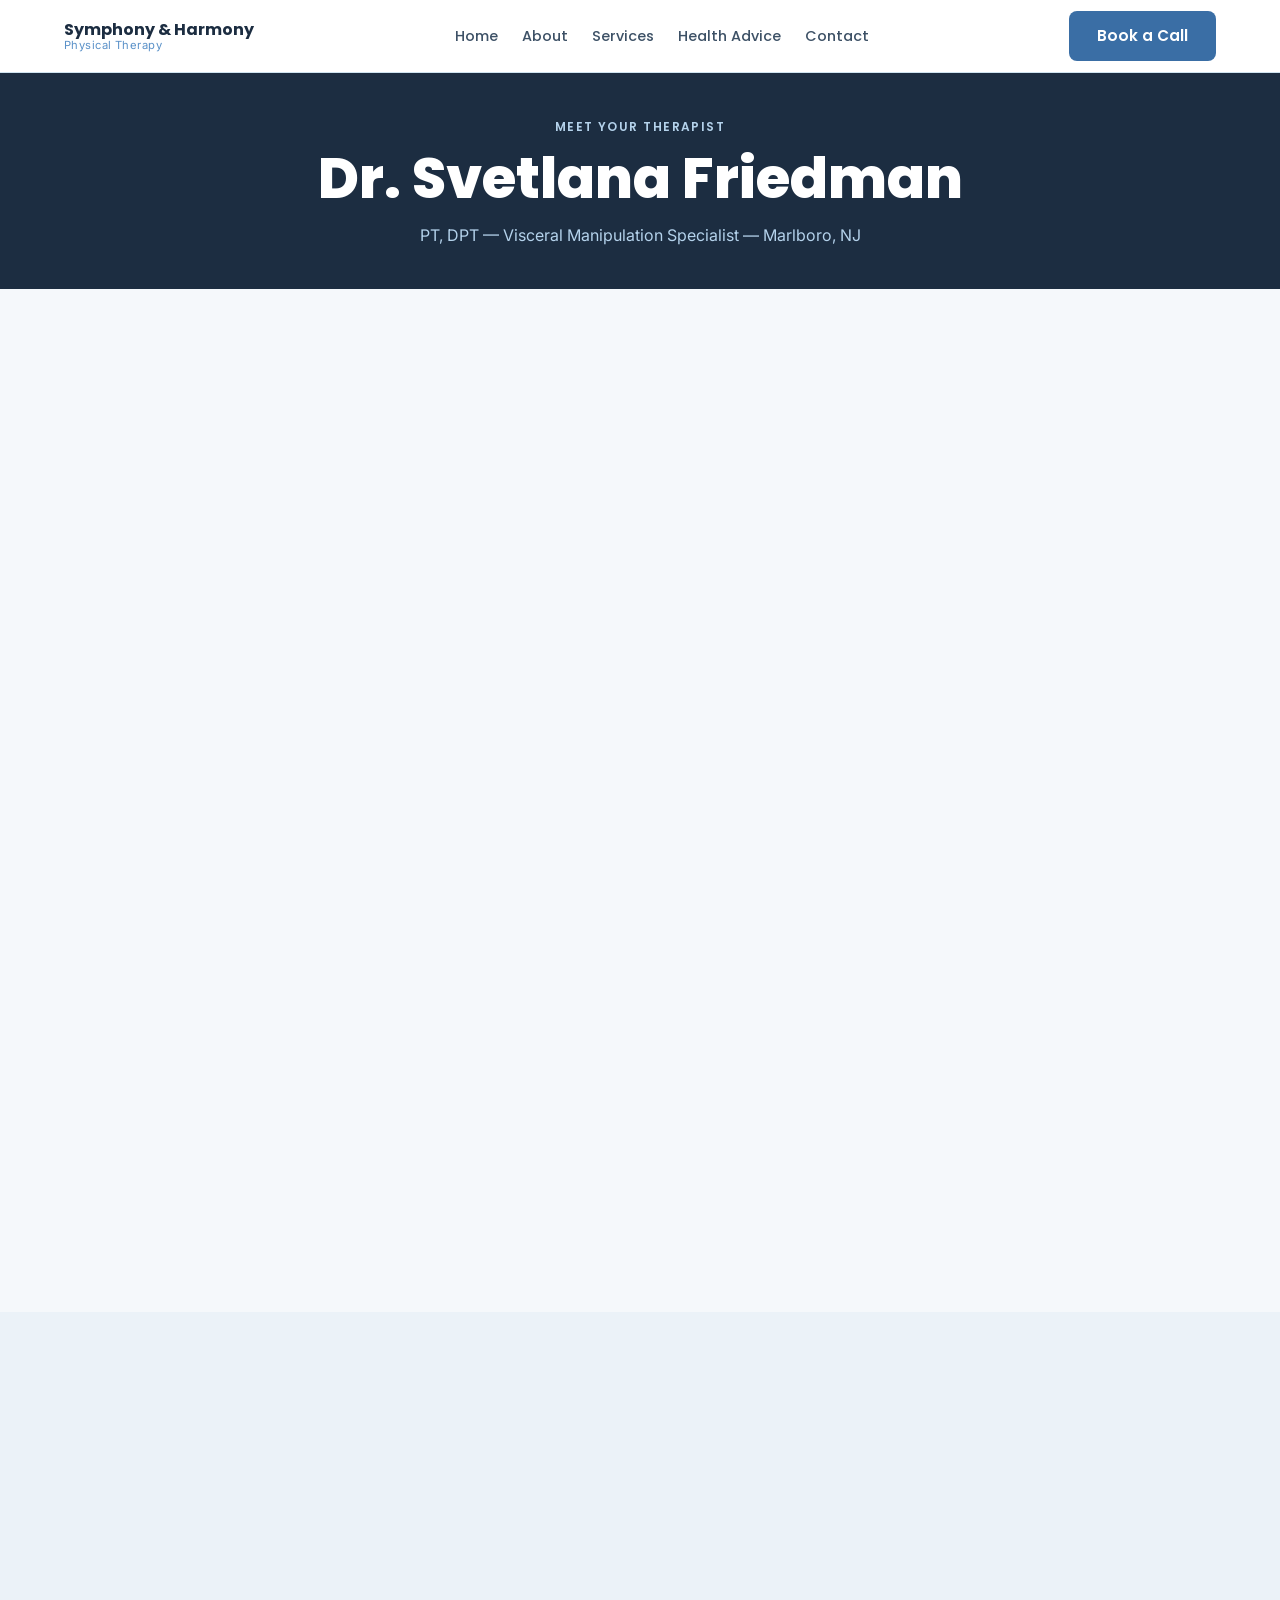
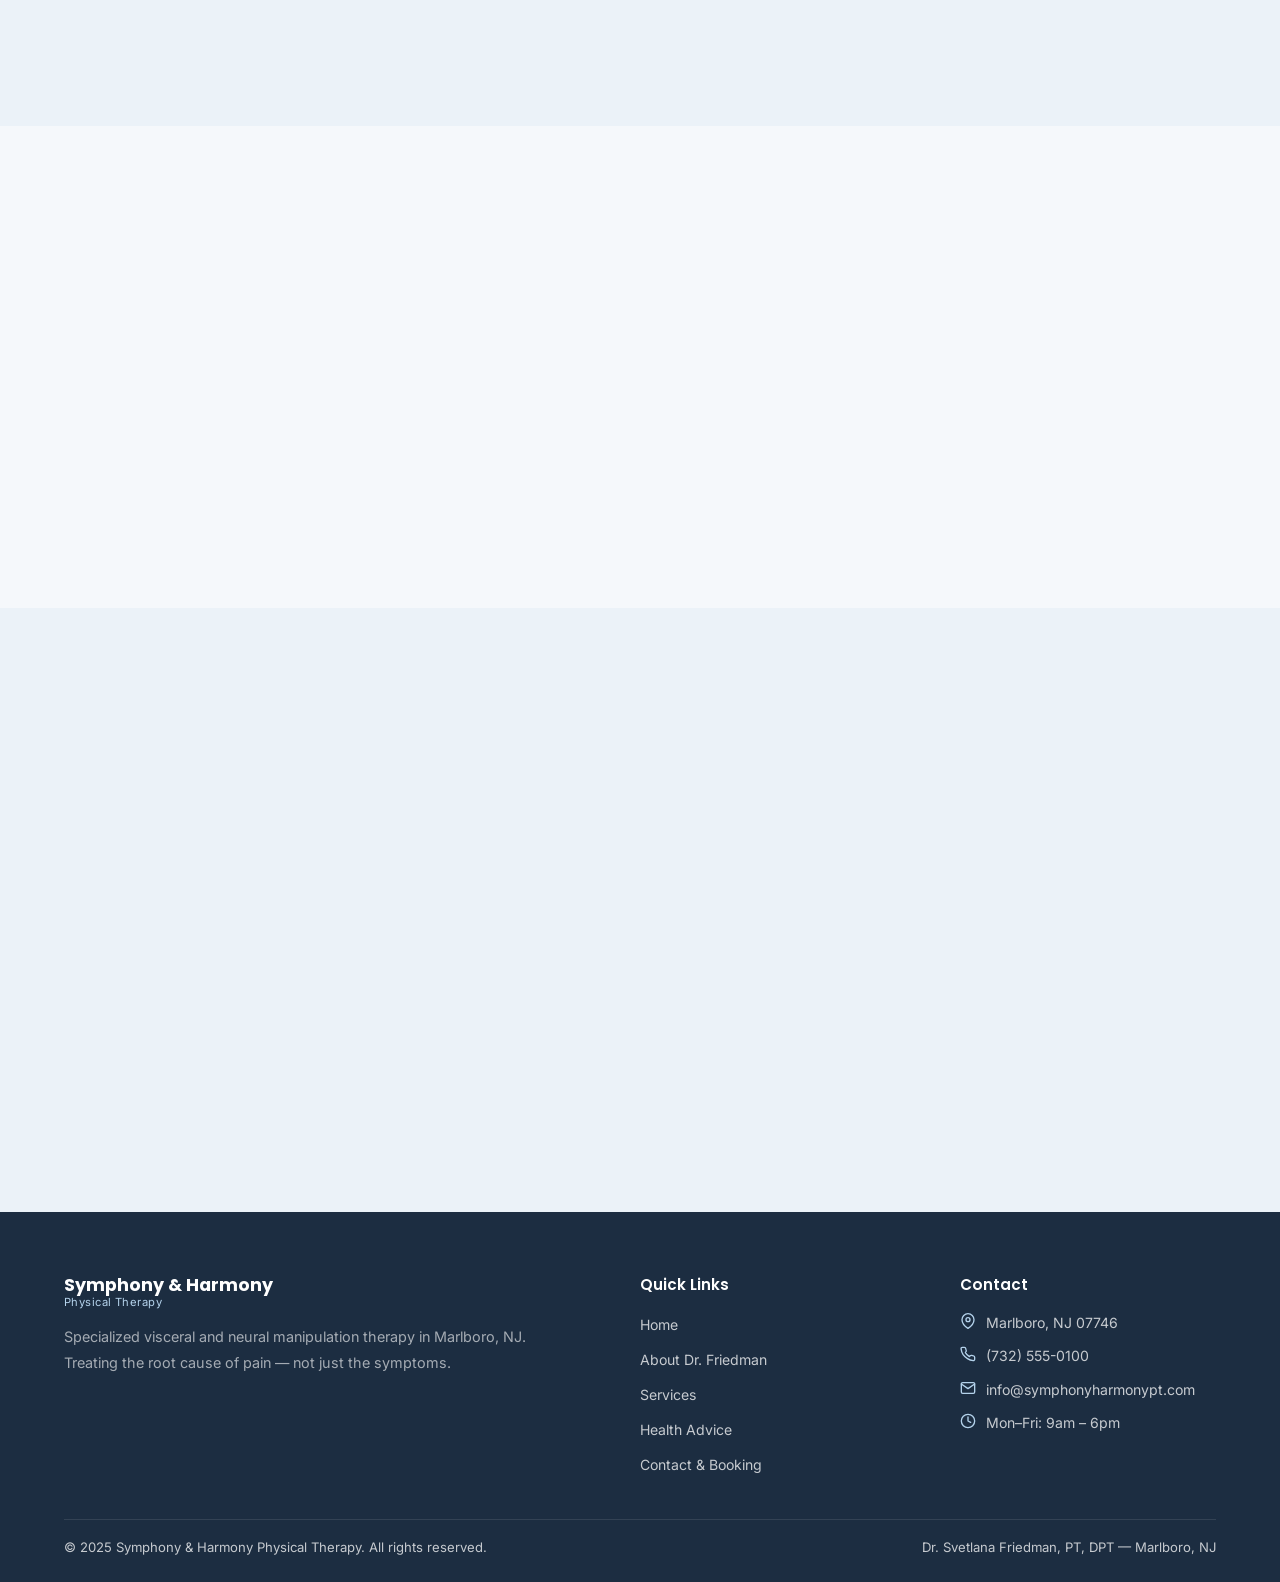
==== about.html @ 7778ffd0 "Add About page structure and content for Dr. Svetlana Friedman" ====
<!DOCTYPE html>
<html lang="en">
<head>
  <meta charset="UTF-8" />
  <meta name="viewport" content="width=device-width, initial-scale=1.0" />
  <title>About Dr. Friedman — Symphony & Harmony Physical Therapy</title>
  <meta name="description" content="Learn about Dr. Svetlana Friedman, PT, DPT — Visceral Manipulation Specialist with 15+ years of experience in Marlboro, NJ." />
  <link rel="stylesheet" href="css/styles.css" />
</head>
<body>

  <!-- ══════════════════════════════════════════
       NAVBAR
  ══════════════════════════════════════════ -->
  <nav class="navbar" role="navigation" aria-label="Main navigation">
    <div class="container">
      <a href="index.html" class="nav-logo" aria-label="Symphony & Harmony Physical Therapy Home">
        <span class="nav-logo__name">Symphony &amp; Harmony</span>
        <span class="nav-logo__sub">Physical Therapy</span>
      </a>
      <button class="nav-toggle" aria-label="Toggle navigation menu" aria-expanded="false">
        <span></span><span></span><span></span>
      </button>
      <ul class="nav-links" role="list">
        <li><a href="index.html">Home</a></li>
        <li><a href="about.html">About</a></li>
        <li><a href="services.html">Services</a></li>
        <li><a href="health.html">Health Advice</a></li>
        <li><a href="contact.html">Contact</a></li>
      </ul>
      <a href="contact.html" class="btn btn--primary nav-cta">Book a Call</a>
    </div>
  </nav>

  <!-- ══════════════════════════════════════════
       MINI HERO STRIP
  ══════════════════════════════════════════ -->
  <section class="hero-strip" aria-label="Page header">
    <div class="container">
      <span class="section__eyebrow" style="color:var(--light-blue);">Meet Your Therapist</span>
      <h1>Dr. Svetlana Friedman</h1>
      <p>PT, DPT &mdash; Visceral Manipulation Specialist &mdash; Marlboro, NJ</p>
    </div>
  </section>

  <!-- ══════════════════════════════════════════
       PHOTO + BIO
  ══════════════════════════════════════════ -->
  <section class="section" aria-labelledby="bio-heading">
    <div class="container">
      <div class="about-bio">
        <!-- Photo column -->
        <div class="about-photo-wrap fade-in">
          <div class="about-photo">
            <div class="img-placeholder" style="height:100%; min-height:420px;" aria-label="Professional photo of Dr. Svetlana Friedman placeholder">
              <div style="text-align:center;">
                <svg width="56" height="56" viewBox="0 0 24 24" fill="none" stroke="currentColor" stroke-width="1" aria-hidden="true" style="margin:0 auto 0.75rem;display:block;">
                  <path d="M20 21v-2a4 4 0 0 0-4-4H8a4 4 0 0 0-4 4v2"/><circle cx="12" cy="7" r="4"/>
                </svg>
                Professional Photo<br><small>Dr. Svetlana Friedman</small>
              </div>
            </div>
          </div>
          <!-- Credential pills -->
          <div class="credential-pills">
            <span class="pill pill--accent">PT, DPT</span>
            <span class="pill">Barral Institute</span>
            <span class="pill">15+ Yrs Exp.</span>
            <span class="pill">Visceral Manipulation</span>
            <span class="pill">Neural Manipulation</span>
          </div>
        </div>

        <!-- Bio card -->
        <div class="bio-card fade-in fade-in--delay-1">
          <span class="section__eyebrow">Biography</span>
          <h2 id="bio-heading" style="margin-bottom:1rem;">A Healer Who Listens to the Whole Body</h2>
          <p>Dr. Svetlana Friedman is a licensed Physical Therapist and Doctor of Physical Therapy with over 15 years of clinical experience. She holds advanced certifications from the Barral Institute in both Visceral Manipulation and Neural Manipulation — two of the most sophisticated manual therapy disciplines in the world.</p>
          <p>Born with an innate curiosity about the human body, Dr. Friedman pursued her doctorate after witnessing how conventional treatments repeatedly failed patients with complex, chronic conditions. She trained directly under Barral Institute faculty and has since helped more than 2,400 patients find lasting relief from pain that had resisted every other form of treatment.</p>
          <p>Her practice, Symphony &amp; Harmony Physical Therapy, is built on a simple but profound principle: the body is a symphony of interconnected systems, and true healing comes only when all its parts move in harmony. She takes time with every patient — listening, palpating, and following the body's own signals — before designing a treatment plan that addresses the root cause rather than the symptom.</p>
          <p>Outside the clinic, Dr. Friedman lectures at regional physical therapy conferences, mentors new graduates in visceral techniques, and continues her own education through advanced Barral Institute courses.</p>
          <a href="contact.html" class="btn btn--primary" style="margin-top:1.5rem;">Schedule a Consultation</a>
        </div>
      </div>
    </div>
  </section>

  <!-- ══════════════════════════════════════════
       PULL QUOTE
  ══════════════════════════════════════════ -->
  <section class="section section--alt" aria-label="Dr. Friedman's philosophy quote">
    <div class="container">
      <div class="pull-quote fade-in">
        <p class="pull-quote__text">The body doesn't lie. Pain is a message &mdash; our job is to translate it.</p>
        <p class="pull-quote__attr">&mdash; Dr. Svetlana Friedman, PT, DPT</p>
      </div>
    </div>
  </section>

  <!-- ══════════════════════════════════════════
       EDUCATION TIMELINE
  ══════════════════════════════════════════ -->
  <section class="section" aria-labelledby="education-heading">
    <div class="container">
      <div class="section__header fade-in">
        <span class="section__eyebrow">Credentials &amp; Training</span>
        <h2 id="education-heading">Education &amp; Milestones</h2>
        <p>A career built on rigorous academic training and continuous pursuit of advanced clinical knowledge.</p>
      </div>

      <div class="timeline fade-in">

        <div class="timeline-item">
          <div class="timeline-dot" aria-hidden="true"></div>
          <div class="timeline-item__content">
            <div class="timeline-item__year">2005</div>
            <div class="timeline-item__degree">B.S. Kinesiology</div>
            <div class="timeline-item__inst">Rutgers University</div>
          </div>
        </div>

        <div class="timeline-item">
          <div class="timeline-dot" aria-hidden="true"></div>
          <div class="timeline-item__content">
            <div class="timeline-item__year">2008</div>
            <div class="timeline-item__degree">Doctor of Physical Therapy (DPT)</div>
            <div class="timeline-item__inst">Seton Hall University</div>
          </div>
        </div>

        <div class="timeline-item">
          <div class="timeline-dot" aria-hidden="true"></div>
          <div class="timeline-item__content">
            <div class="timeline-item__year">2011</div>
            <div class="timeline-item__degree">Visceral Manipulation Certification</div>
            <div class="timeline-item__inst">Barral Institute (VM1–VM5)</div>
          </div>
        </div>

        <div class="timeline-item">
          <div class="timeline-dot" aria-hidden="true"></div>
          <div class="timeline-item__content">
            <div class="timeline-item__year">2015</div>
            <div class="timeline-item__degree">Neural Manipulation Certification</div>
            <div class="timeline-item__inst">Barral Institute (NM1–NM4)</div>
          </div>
        </div>

        <div class="timeline-item">
          <div class="timeline-dot" aria-hidden="true"></div>
          <div class="timeline-item__content">
            <div class="timeline-item__year">2010</div>
            <div class="timeline-item__degree">Founded Symphony &amp; Harmony PT</div>
            <div class="timeline-item__inst">Marlboro, New Jersey</div>
          </div>
        </div>

      </div>
    </div>
  </section>

  <!-- ══════════════════════════════════════════
       PHILOSOPHY CARDS
  ══════════════════════════════════════════ -->
  <section class="section section--alt" aria-labelledby="philosophy-heading">
    <div class="container">
      <div class="section__header fade-in">
        <span class="section__eyebrow">Clinical Philosophy</span>
        <h2 id="philosophy-heading">How Dr. Friedman Works</h2>
        <p>Three guiding principles that shape every patient interaction and treatment decision.</p>
      </div>

      <div class="philosophy-cards">
        <div class="philosophy-card fade-in">
          <div class="philosophy-card__icon" aria-hidden="true">
            <svg width="24" height="24" viewBox="0 0 24 24" fill="none" stroke="currentColor" stroke-width="2" stroke-linecap="round" stroke-linejoin="round"><path d="M3 18v-6a9 9 0 0 1 18 0v6"/><path d="M21 19a2 2 0 0 1-2 2h-1a2 2 0 0 1-2-2v-3a2 2 0 0 1 2-2h3zM3 19a2 2 0 0 0 2 2h1a2 2 0 0 0 2-2v-3a2 2 0 0 0-2-2H3z"/></svg>
          </div>
          <h3>Listen First</h3>
          <p>Every session begins with deep listening — to the patient's history, their concerns, and most importantly, to what their body is communicating through palpation. No assumptions. No shortcuts.</p>
        </div>

        <div class="philosophy-card fade-in fade-in--delay-1">
          <div class="philosophy-card__icon" aria-hidden="true">
            <svg width="24" height="24" viewBox="0 0 24 24" fill="none" stroke="currentColor" stroke-width="2" stroke-linecap="round" stroke-linejoin="round"><circle cx="11" cy="11" r="8"/><line x1="21" y1="21" x2="16.65" y2="16.65"/></svg>
          </div>
          <h3>Treat the Cause</h3>
          <p>Symptoms are signals, not diagnoses. Dr. Friedman traces each symptom back to its structural origin — whether that's an organ restriction, a fascial adhesion, or a neural tension pattern — and addresses it directly.</p>
        </div>

        <div class="philosophy-card fade-in fade-in--delay-2">
          <div class="philosophy-card__icon" aria-hidden="true">
            <svg width="24" height="24" viewBox="0 0 24 24" fill="none" stroke="currentColor" stroke-width="2" stroke-linecap="round" stroke-linejoin="round"><path d="M12 22s8-4 8-10V5l-8-3-8 3v7c0 6 8 10 8 10z"/></svg>
          </div>
          <h3>Restore, Don't Force</h3>
          <p>Healing is a gentle process. Rather than forcing change, Dr. Friedman works with the body's inherent rhythms and self-corrective mechanisms to guide it toward balance — sustainably and without trauma.</p>
        </div>
      </div>
    </div>
  </section>

  <!-- ══════════════════════════════════════════
       FOOTER
  ══════════════════════════════════════════ -->
  <footer class="footer" role="contentinfo">
    <div class="container">
      <div class="footer__grid">
        <div class="footer__brand">
          <div class="nav-logo">
            <span class="nav-logo__name">Symphony &amp; Harmony</span>
            <span class="nav-logo__sub">Physical Therapy</span>
          </div>
          <p>Specialized visceral and neural manipulation therapy in Marlboro, NJ. Treating the root cause of pain — not just the symptoms.</p>
        </div>
        <div class="footer__col">
          <h4>Quick Links</h4>
          <ul>
            <li><a href="index.html">Home</a></li>
            <li><a href="about.html">About Dr. Friedman</a></li>
            <li><a href="services.html">Services</a></li>
            <li><a href="health.html">Health Advice</a></li>
            <li><a href="contact.html">Contact &amp; Booking</a></li>
          </ul>
        </div>
        <div class="footer__col">
          <h4>Contact</h4>
          <div class="footer__contact-item">
            <svg width="16" height="16" viewBox="0 0 24 24" fill="none" stroke="currentColor" stroke-width="2" stroke-linecap="round" stroke-linejoin="round" aria-hidden="true"><path d="M21 10c0 7-9 13-9 13s-9-6-9-13a9 9 0 0 1 18 0z"/><circle cx="12" cy="10" r="3"/></svg>
            <span>Marlboro, NJ 07746</span>
          </div>
          <div class="footer__contact-item">
            <svg width="16" height="16" viewBox="0 0 24 24" fill="none" stroke="currentColor" stroke-width="2" stroke-linecap="round" stroke-linejoin="round" aria-hidden="true"><path d="M22 16.92v3a2 2 0 0 1-2.18 2 19.79 19.79 0 0 1-8.63-3.07A19.5 19.5 0 0 1 4.69 13a19.79 19.79 0 0 1-3.07-8.67A2 2 0 0 1 3.6 2h3a2 2 0 0 1 2 1.72c.127.96.361 1.903.7 2.81a2 2 0 0 1-.45 2.11L8.09 9.91a16 16 0 0 0 6 6l1.27-1.27a2 2 0 0 1 2.11-.45c.907.339 1.85.573 2.81.7A2 2 0 0 1 22 16.92z"/></svg>
            <span>(732) 555-0100</span>
          </div>
          <div class="footer__contact-item">
            <svg width="16" height="16" viewBox="0 0 24 24" fill="none" stroke="currentColor" stroke-width="2" stroke-linecap="round" stroke-linejoin="round" aria-hidden="true"><path d="M4 4h16c1.1 0 2 .9 2 2v12c0 1.1-.9 2-2 2H4c-1.1 0-2-.9-2-2V6c0-1.1.9-2 2-2z"/><polyline points="22,6 12,13 2,6"/></svg>
            <span>info@symphonyharmonypt.com</span>
          </div>
          <div class="footer__contact-item">
            <svg width="16" height="16" viewBox="0 0 24 24" fill="none" stroke="currentColor" stroke-width="2" stroke-linecap="round" stroke-linejoin="round" aria-hidden="true"><circle cx="12" cy="12" r="10"/><polyline points="12 6 12 12 16 14"/></svg>
            <span>Mon–Fri: 9am – 6pm</span>
          </div>
        </div>
      </div>
      <div class="footer__bottom">
        <span>&copy; 2025 Symphony &amp; Harmony Physical Therapy. All rights reserved.</span>
        <span>Dr. Svetlana Friedman, PT, DPT — Marlboro, NJ</span>
      </div>
    </div>
  </footer>

  <script src="https://code.jquery.com/jquery-3.6.4.min.js"></script>
  <script src="js/main.js"></script>
</body>
</html>
---- css/styles.css ----
/* ============================================================
   Symphony & Harmony Physical Therapy — Global Stylesheet
   ============================================================ */

/* ── Google Fonts ── */
@import url('https://fonts.googleapis.com/css2?family=Poppins:wght@400;500;600;700;800&family=Inter:wght@300;400;500;600&display=swap');

/* ── CSS Custom Properties ── */
:root {
  --navy:        #1C2D41;
  --primary:     #3A6EA5;
  --medium-blue: #5A91C8;
  --light-blue:  #B4D2EB;
  --page-bg:     #F5F8FB;
  --section-bg:  #EBF2F8;
  --white:       #FFFFFF;
  --text-dark:   #1C2D41;
  --text-mid:    #3D5166;
  --text-light:  #6B8299;
  --border:      #D0E4F0;

  --radius:      8px;
  --shadow-sm:   0 2px 8px rgba(28,45,65,0.08);
  --shadow-md:   0 4px 20px rgba(28,45,65,0.12);
  --shadow-lg:   0 8px 40px rgba(28,45,65,0.16);

  --space-xs:    0.5rem;
  --space-sm:    1rem;
  --space-md:    1.5rem;
  --space-lg:    2.5rem;
  --space-xl:    4rem;
  --space-2xl:   6rem;

  --container:   1200px;
  --nav-h:       72px;

  --font-head:   'Poppins', sans-serif;
  --font-body:   'Inter', sans-serif;

  --transition:  0.3s ease;
}

/* ── Reset & Base ── */
*, *::before, *::after { box-sizing: border-box; margin: 0; padding: 0; }

html { scroll-behavior: smooth; font-size: 16px; }

body {
  font-family: var(--font-body);
  background: var(--page-bg);
  color: var(--text-dark);
  line-height: 1.7;
  -webkit-font-smoothing: antialiased;
}

img { max-width: 100%; display: block; }
a  { color: inherit; text-decoration: none; }
ul { list-style: none; }
button { cursor: pointer; border: none; background: none; font-family: inherit; }

/* ── Typography ── */
h1, h2, h3, h4, h5 {
  font-family: var(--font-head);
  line-height: 1.2;
  color: var(--text-dark);
}
h1 { font-size: clamp(2rem, 5vw, 3.5rem); font-weight: 800; }
h2 { font-size: clamp(1.6rem, 3.5vw, 2.5rem); font-weight: 700; }
h3 { font-size: clamp(1.2rem, 2.5vw, 1.6rem); font-weight: 600; }
h4 { font-size: 1.1rem; font-weight: 600; }
p  { color: var(--text-mid); line-height: 1.8; }

/* ── Container ── */
.container {
  width: 100%;
  max-width: var(--container);
  margin: 0 auto;
  padding: 0 var(--space-md);
}

/* ── Section Spacing ── */
.section { padding: var(--space-xl) 0; }
.section--alt { background: var(--section-bg); }
.section__header { text-align: center; margin-bottom: var(--space-lg); }
.section__header p { max-width: 600px; margin: var(--space-xs) auto 0; font-size: 1.05rem; }
.section__eyebrow {
  display: inline-block;
  font-family: var(--font-head);
  font-size: 0.75rem;
  font-weight: 600;
  letter-spacing: 0.12em;
  text-transform: uppercase;
  color: var(--medium-blue);
  margin-bottom: var(--space-xs);
}

/* ── Buttons ── */
.btn {
  display: inline-flex;
  align-items: center;
  gap: 0.5rem;
  padding: 0.75rem 1.75rem;
  border-radius: var(--radius);
  font-family: var(--font-head);
  font-size: 0.95rem;
  font-weight: 600;
  transition: all var(--transition);
  white-space: nowrap;
}
.btn--primary {
  background: var(--primary);
  color: var(--white);
}
.btn--primary:hover {
  background: var(--navy);
  transform: translateY(-2px);
  box-shadow: var(--shadow-md);
}
.btn--outline {
  background: transparent;
  color: var(--white);
  border: 2px solid var(--white);
}
.btn--outline:hover {
  background: var(--white);
  color: var(--navy);
  transform: translateY(-2px);
}
.btn--navy {
  background: var(--navy);
  color: var(--white);
}
.btn--navy:hover {
  background: var(--primary);
  transform: translateY(-2px);
  box-shadow: var(--shadow-md);
}
.btn--lg { padding: 1rem 2.25rem; font-size: 1.05rem; }

/* ── Cards ── */
.card {
  background: var(--white);
  border-radius: var(--radius);
  box-shadow: var(--shadow-sm);
  overflow: hidden;
  transition: box-shadow var(--transition), transform var(--transition);
}
.card:hover {
  box-shadow: var(--shadow-md);
  transform: translateY(-4px);
}

/* ── Image Placeholder ── */
.img-placeholder {
  background: var(--light-blue);
  display: flex;
  align-items: center;
  justify-content: center;
  color: var(--primary);
  font-family: var(--font-head);
  font-size: 0.85rem;
  font-weight: 500;
  letter-spacing: 0.05em;
}
.img-placeholder svg { opacity: 0.4; }

/* ============================================================
   NAVBAR
   ============================================================ */
.navbar {
  position: sticky;
  top: 0;
  z-index: 1000;
  background: var(--white);
  height: var(--nav-h);
  box-shadow: 0 1px 0 var(--border);
  display: flex;
  align-items: center;
}
.navbar .container {
  display: flex;
  align-items: center;
  justify-content: space-between;
  gap: var(--space-md);
}

/* Logo */
.nav-logo {
  display: flex;
  flex-direction: column;
  line-height: 1.1;
  flex-shrink: 0;
}
.nav-logo__name {
  font-family: var(--font-head);
  font-size: 1rem;
  font-weight: 700;
  color: var(--navy);
}
.nav-logo__sub {
  font-family: var(--font-body);
  font-size: 0.7rem;
  font-weight: 400;
  color: var(--medium-blue);
  letter-spacing: 0.04em;
}

/* Nav links */
.nav-links {
  display: flex;
  align-items: center;
  gap: var(--space-md);
}
.nav-links a {
  font-family: var(--font-head);
  font-size: 0.9rem;
  font-weight: 500;
  color: var(--text-mid);
  padding: 0.25rem 0;
  position: relative;
  transition: color var(--transition);
}
.nav-links a::after {
  content: '';
  position: absolute;
  bottom: -2px; left: 0;
  width: 0; height: 2px;
  background: var(--primary);
  transition: width var(--transition);
}
.nav-links a:hover,
.nav-links a.active {
  color: var(--primary);
}
.nav-links a:hover::after,
.nav-links a.active::after { width: 100%; }

/* Hamburger */
.nav-toggle {
  display: none;
  flex-direction: column;
  gap: 5px;
  padding: 6px;
  z-index: 1100;
}
.nav-toggle span {
  display: block;
  width: 24px; height: 2px;
  background: var(--navy);
  border-radius: 2px;
  transition: all var(--transition);
}
.nav-toggle.open span:nth-child(1) { transform: translateY(7px) rotate(45deg); }
.nav-toggle.open span:nth-child(2) { opacity: 0; transform: scaleX(0); }
.nav-toggle.open span:nth-child(3) { transform: translateY(-7px) rotate(-45deg); }

/* ============================================================
   HERO
   ============================================================ */
.hero {
  position: relative;
  min-height: 600px;
  display: flex;
  align-items: center;
  justify-content: center;
  text-align: center;
  overflow: hidden;
}
.hero__bg {
  position: absolute;
  inset: 0;
  background: var(--navy);
}
.hero__bg .img-placeholder {
  width: 100%; height: 100%;
  opacity: 0.35;
}
.hero__overlay {
  position: absolute;
  inset: 0;
  background: linear-gradient(135deg, rgba(28,45,65,0.82) 0%, rgba(58,110,165,0.72) 100%);
}
.hero__content {
  position: relative;
  z-index: 2;
  max-width: 780px;
  padding: var(--space-xl) var(--space-md);
  color: var(--white);
}
.hero__content h1 { color: var(--white); margin-bottom: var(--space-sm); }
.hero__content p {
  color: rgba(255,255,255,0.85);
  font-size: 1.15rem;
  margin-bottom: var(--space-lg);
}

/* Mini hero strip */
.hero-strip {
  background: var(--navy);
  padding: var(--space-lg) 0;
  text-align: center;
}
.hero-strip h1, .hero-strip h2 { color: var(--white); }
.hero-strip p { color: var(--light-blue); margin-top: var(--space-xs); }

.hero-strip--img {
  position: relative;
  overflow: hidden;
}
.hero-strip--img .hero-strip__bg {
  position: absolute;
  inset: 0;
}
.hero-strip--img .hero-strip__bg .img-placeholder {
  width: 100%; height: 100%; opacity: 0.25;
}
.hero-strip--img .hero-strip__overlay {
  position: absolute;
  inset: 0;
  background: rgba(28,45,65,0.78);
}
.hero-strip--img .container { position: relative; z-index: 2; }

/* ============================================================
   STATS BAR
   ============================================================ */
.stats-bar {
  background: var(--primary);
  padding: var(--space-md) 0;
}
.stats-bar .container {
  display: flex;
  align-items: center;
  justify-content: center;
  gap: var(--space-xl);
  flex-wrap: wrap;
}
.stat-item { text-align: center; }
.stat-item__number {
  font-family: var(--font-head);
  font-size: 2rem;
  font-weight: 800;
  color: var(--white);
  line-height: 1;
}
.stat-item__label {
  font-size: 0.85rem;
  color: rgba(255,255,255,0.8);
  margin-top: 0.25rem;
}

/* ============================================================
   TWO-COLUMN LAYOUT
   ============================================================ */
.two-col {
  display: grid;
  grid-template-columns: 1fr 1fr;
  gap: var(--space-xl);
  align-items: center;
}
.two-col--reverse { direction: rtl; }
.two-col--reverse > * { direction: ltr; }

/* ── Bullet list with dot icons ── */
.dot-list { display: flex; flex-direction: column; gap: 0.75rem; margin-top: var(--space-sm); }
.dot-list li {
  display: flex;
  align-items: flex-start;
  gap: 0.75rem;
  color: var(--text-mid);
  font-size: 0.95rem;
}
.dot-list li::before {
  content: '';
  flex-shrink: 0;
  width: 10px; height: 10px;
  border-radius: 50%;
  background: var(--primary);
  margin-top: 0.45rem;
}

/* ============================================================
   WHY CARDS (number badge + accent bar)
   ============================================================ */
.why-cards {
  display: grid;
  grid-template-columns: repeat(3, 1fr);
  gap: var(--space-md);
}
.why-card {
  background: var(--white);
  border-radius: var(--radius);
  box-shadow: var(--shadow-sm);
  overflow: hidden;
  transition: box-shadow var(--transition), transform var(--transition);
}
.why-card:hover { box-shadow: var(--shadow-md); transform: translateY(-4px); }
.why-card__accent { height: 5px; background: var(--primary); }
.why-card__body { padding: var(--space-md); }
.why-card__badge {
  display: inline-flex;
  align-items: center;
  justify-content: center;
  width: 40px; height: 40px;
  border-radius: 50%;
  background: var(--section-bg);
  color: var(--primary);
  font-family: var(--font-head);
  font-weight: 700;
  font-size: 1rem;
  margin-bottom: var(--space-sm);
}
.why-card h3 { margin-bottom: 0.5rem; font-size: 1.1rem; }
.why-card p { font-size: 0.93rem; }

/* ============================================================
   TESTIMONIALS CAROUSEL
   ============================================================ */
.testimonials { overflow: hidden; }
.testimonial-track-wrap { overflow: hidden; }
.testimonial-track {
  display: flex;
  gap: var(--space-md);
  transition: transform 0.45s ease;
}
.testimonial-card {
  flex: 0 0 calc((100% - 2 * var(--space-md)) / 3);
  background: var(--white);
  border-radius: var(--radius);
  box-shadow: var(--shadow-sm);
  padding: var(--space-md);
  display: flex;
  flex-direction: column;
  gap: var(--space-sm);
}
.testimonial-card__header { display: flex; align-items: center; gap: var(--space-sm); }
.testimonial-avatar {
  width: 52px; height: 52px;
  border-radius: 50%;
  background: var(--light-blue);
  flex-shrink: 0;
  display: flex; align-items: center; justify-content: center;
  font-family: var(--font-head);
  font-weight: 700;
  color: var(--primary);
  font-size: 1.1rem;
}
.testimonial-card__name { font-family: var(--font-head); font-weight: 600; font-size: 0.95rem; }
.testimonial-card__condition { font-size: 0.8rem; color: var(--text-light); }
.stars { color: #F5A623; font-size: 0.9rem; letter-spacing: 0.05em; }
.testimonial-card__quote {
  font-size: 0.93rem;
  color: var(--text-mid);
  font-style: italic;
  line-height: 1.7;
  flex: 1;
}
.testimonial-card__quote::before { content: '\201C'; }
.testimonial-card__quote::after  { content: '\201D'; }

.carousel-controls {
  display: flex;
  align-items: center;
  justify-content: center;
  gap: var(--space-sm);
  margin-top: var(--space-lg);
}
.carousel-btn {
  width: 44px; height: 44px;
  border-radius: 50%;
  border: 2px solid var(--primary);
  color: var(--primary);
  display: flex; align-items: center; justify-content: center;
  transition: all var(--transition);
  font-size: 1.1rem;
}
.carousel-btn:hover { background: var(--primary); color: var(--white); }
.carousel-dots { display: flex; gap: 8px; }
.carousel-dot {
  width: 8px; height: 8px;
  border-radius: 50%;
  background: var(--border);
  transition: background var(--transition);
}
.carousel-dot.active { background: var(--primary); }

/* ============================================================
   FOOTER
   ============================================================ */
.footer {
  background: var(--navy);
  padding: var(--space-xl) 0 var(--space-md);
  color: rgba(255,255,255,0.75);
}
.footer__grid {
  display: grid;
  grid-template-columns: 2fr 1fr 1fr;
  gap: var(--space-xl);
  margin-bottom: var(--space-lg);
}
.footer__brand .nav-logo__name { color: var(--white); font-size: 1.1rem; }
.footer__brand .nav-logo__sub  { color: var(--light-blue); }
.footer__brand p { font-size: 0.9rem; margin-top: var(--space-sm); color: rgba(255,255,255,0.6); }
.footer__col h4 { color: var(--white); font-family: var(--font-head); margin-bottom: var(--space-sm); font-size: 0.95rem; }
.footer__col ul { display: flex; flex-direction: column; gap: 0.5rem; }
.footer__col ul li a { font-size: 0.88rem; transition: color var(--transition); }
.footer__col ul li a:hover { color: var(--light-blue); }
.footer__contact-item { display: flex; align-items: flex-start; gap: 0.6rem; font-size: 0.88rem; margin-bottom: 0.6rem; }
.footer__contact-item svg { flex-shrink: 0; margin-top: 2px; color: var(--light-blue); }
.footer__bottom {
  border-top: 1px solid rgba(255,255,255,0.1);
  padding-top: var(--space-sm);
  display: flex;
  align-items: center;
  justify-content: space-between;
  flex-wrap: wrap;
  gap: var(--space-xs);
  font-size: 0.82rem;
}

/* ============================================================
   ABOUT PAGE
   ============================================================ */
.about-bio { display: grid; grid-template-columns: 1fr 1.6fr; gap: var(--space-xl); align-items: start; }
.about-photo-wrap {
  display: flex;
  flex-direction: column;
  align-items: center;
  gap: var(--space-sm);
}
.about-photo {
  width: 100%;
  aspect-ratio: 3/4;
  border-radius: var(--radius);
  border: 4px solid var(--light-blue);
  overflow: hidden;
}
.credential-pills { display: flex; flex-wrap: wrap; gap: 0.5rem; justify-content: center; }
.pill {
  display: inline-block;
  padding: 0.35rem 0.9rem;
  border-radius: 100px;
  background: var(--section-bg);
  color: var(--primary);
  font-family: var(--font-head);
  font-size: 0.78rem;
  font-weight: 600;
  border: 1px solid var(--light-blue);
}
.pill--accent { background: var(--primary); color: var(--white); border-color: var(--primary); }

.bio-card {
  background: var(--white);
  border-radius: var(--radius);
  box-shadow: var(--shadow-sm);
  padding: var(--space-lg);
}
.bio-card p + p { margin-top: var(--space-sm); }

/* Pull quote */
.pull-quote {
  background: var(--navy);
  border-radius: var(--radius);
  padding: var(--space-lg) var(--space-xl);
  text-align: center;
  margin: var(--space-xl) 0;
}
.pull-quote__text {
  font-family: var(--font-head);
  font-size: clamp(1.1rem, 2.5vw, 1.5rem);
  font-weight: 600;
  color: var(--white);
  line-height: 1.5;
}
.pull-quote__text::before { content: '\201C'; color: var(--light-blue); }
.pull-quote__text::after  { content: '\201D'; color: var(--light-blue); }
.pull-quote__attr { color: var(--light-blue); font-size: 0.9rem; margin-top: var(--space-sm); }

/* Education Timeline */
.timeline {
  position: relative;
  display: flex;
  justify-content: space-between;
  gap: var(--space-sm);
  padding-top: var(--space-lg);
}
.timeline::before {
  content: '';
  position: absolute;
  top: 0; left: 0; right: 0;
  height: 3px;
  background: var(--light-blue);
}
.timeline-item {
  flex: 1;
  display: flex;
  flex-direction: column;
  align-items: center;
  text-align: center;
  position: relative;
}
.timeline-dot {
  width: 18px; height: 18px;
  border-radius: 50%;
  background: var(--primary);
  border: 3px solid var(--white);
  box-shadow: 0 0 0 3px var(--primary);
  position: absolute;
  top: -9px;
}
.timeline-item__content { padding-top: var(--space-md); }
.timeline-item__year {
  font-family: var(--font-head);
  font-weight: 700;
  color: var(--primary);
  font-size: 0.9rem;
}
.timeline-item__degree { font-weight: 600; font-size: 0.88rem; margin-top: 0.25rem; }
.timeline-item__inst { font-size: 0.8rem; color: var(--text-light); margin-top: 0.15rem; }

/* Philosophy cards */
.philosophy-cards {
  display: grid;
  grid-template-columns: repeat(3, 1fr);
  gap: var(--space-md);
}
.philosophy-card {
  background: var(--white);
  border-radius: var(--radius);
  box-shadow: var(--shadow-sm);
  padding: var(--space-md);
  border-top: 4px solid var(--primary);
  transition: box-shadow var(--transition), transform var(--transition);
}
.philosophy-card:hover { box-shadow: var(--shadow-md); transform: translateY(-4px); }
.philosophy-card__icon {
  width: 48px; height: 48px;
  border-radius: var(--radius);
  background: var(--section-bg);
  display: flex; align-items: center; justify-content: center;
  margin-bottom: var(--space-sm);
  color: var(--primary);
}
.philosophy-card h3 { font-size: 1.05rem; margin-bottom: 0.4rem; }

/* ============================================================
   SERVICES PAGE
   ============================================================ */
.service-block { padding: var(--space-xl) 0; }
.service-block + .service-block { border-top: 1px solid var(--border); }
.service-block__header { display: flex; align-items: center; gap: var(--space-sm); margin-bottom: var(--space-md); flex-wrap: wrap; }
.service-block__header h2 { margin-bottom: 0; }
.badge {
  display: inline-block;
  padding: 0.3rem 0.85rem;
  border-radius: 100px;
  font-family: var(--font-head);
  font-size: 0.72rem;
  font-weight: 700;
  letter-spacing: 0.06em;
  text-transform: uppercase;
}
.badge--signature { background: var(--primary); color: var(--white); }
.badge--neural    { background: var(--medium-blue); color: var(--white); }

.conditions-grid {
  display: grid;
  grid-template-columns: 1fr 1fr;
  gap: 0.5rem 2rem;
  margin-top: var(--space-sm);
}
.conditions-grid li {
  display: flex;
  align-items: center;
  gap: 0.6rem;
  font-size: 0.93rem;
  color: var(--text-mid);
}
.conditions-grid li::before {
  content: '';
  flex-shrink: 0;
  width: 8px; height: 8px;
  border-radius: 50%;
  background: var(--medium-blue);
}

.benefit-cards {
  display: grid;
  grid-template-columns: repeat(4, 1fr);
  gap: var(--space-md);
}
.benefit-card {
  background: var(--white);
  border-radius: var(--radius);
  box-shadow: var(--shadow-sm);
  padding: var(--space-md);
  text-align: center;
  transition: box-shadow var(--transition), transform var(--transition);
}
.benefit-card:hover { box-shadow: var(--shadow-md); transform: translateY(-4px); }
.benefit-card__icon {
  width: 56px; height: 56px;
  border-radius: 50%;
  background: var(--section-bg);
  display: flex; align-items: center; justify-content: center;
  margin: 0 auto var(--space-sm);
  color: var(--primary);
}
.benefit-card h3 { font-size: 1rem; margin-bottom: 0.4rem; }

/* CTA Strip */
.cta-strip {
  background: var(--navy);
  padding: var(--space-xl) 0;
  text-align: center;
}
.cta-strip h2 { color: var(--white); margin-bottom: var(--space-sm); }
.cta-strip p { color: rgba(255,255,255,0.75); margin-bottom: var(--space-md); }

/* ============================================================
   CONTACT PAGE
   ============================================================ */
.contact-grid {
  display: grid;
  grid-template-columns: 1fr 1.4fr;
  gap: var(--space-xl);
  align-items: start;
}
.map-placeholder {
  width: 100%;
  aspect-ratio: 4/3;
  border-radius: var(--radius);
  overflow: hidden;
  border: 2px solid var(--border);
}
.contact-info { margin-top: var(--space-md); display: flex; flex-direction: column; gap: var(--space-sm); }
.contact-info-block { display: flex; align-items: flex-start; gap: var(--space-sm); }
.contact-info-block__icon {
  width: 44px; height: 44px;
  border-radius: var(--radius);
  background: var(--section-bg);
  display: flex; align-items: center; justify-content: center;
  flex-shrink: 0;
  color: var(--primary);
}
.contact-info-block__label { font-family: var(--font-head); font-weight: 600; font-size: 0.88rem; color: var(--text-dark); }
.contact-info-block__value { font-size: 0.9rem; color: var(--text-mid); }

/* Form */
.form-card {
  background: var(--white);
  border-radius: var(--radius);
  box-shadow: var(--shadow-md);
  padding: var(--space-lg);
}
.form-card h3 { margin-bottom: var(--space-md); }
.progress-bar-wrap { margin-bottom: var(--space-md); }
.progress-bar-label { display: flex; justify-content: space-between; font-size: 0.8rem; color: var(--text-light); margin-bottom: 0.4rem; }
.progress-bar { height: 6px; background: var(--border); border-radius: 100px; overflow: hidden; }
.progress-bar__fill { height: 100%; background: var(--primary); border-radius: 100px; transition: width 0.4s ease; }

.form-group { margin-bottom: var(--space-sm); }
.form-group label { display: block; font-size: 0.85rem; font-weight: 500; color: var(--text-dark); margin-bottom: 0.35rem; }
.form-group label .req { color: var(--primary); }
.form-control {
  width: 100%;
  padding: 0.7rem 1rem;
  border: 1.5px solid var(--border);
  border-radius: var(--radius);
  font-family: var(--font-body);
  font-size: 0.93rem;
  color: var(--text-dark);
  background: var(--page-bg);
  transition: border-color var(--transition), box-shadow var(--transition);
  outline: none;
}
.form-control:focus { border-color: var(--primary); box-shadow: 0 0 0 3px rgba(58,110,165,0.12); }
.form-control.error { border-color: #c0392b; }
.form-error { font-size: 0.78rem; color: #c0392b; margin-top: 0.25rem; display: none; }
.form-error.visible { display: block; }
select.form-control { appearance: none; background-image: url("data:image/svg+xml,%3Csvg xmlns='http://www.w3.org/2000/svg' width='12' height='8' viewBox='0 0 12 8'%3E%3Cpath d='M1 1l5 5 5-5' stroke='%235A91C8' stroke-width='1.5' fill='none' stroke-linecap='round'/%3E%3C/svg%3E"); background-repeat: no-repeat; background-position: right 1rem center; padding-right: 2.5rem; }

.questionnaire-section { border-top: 1px solid var(--border); padding-top: var(--space-md); margin-top: var(--space-md); }
.questionnaire-section h4 { margin-bottom: var(--space-sm); color: var(--text-dark); }
.radio-group { display: flex; flex-direction: column; gap: 0.5rem; margin-top: 0.4rem; }
.radio-label { display: flex; align-items: center; gap: 0.6rem; font-size: 0.9rem; color: var(--text-mid); cursor: pointer; }
.radio-label input[type="radio"] { accent-color: var(--primary); width: 16px; height: 16px; }

.submit-btn { width: 100%; padding: 0.9rem; font-size: 1rem; border-radius: var(--radius); }
.submit-btn .spinner { display: none; width: 18px; height: 18px; border: 2px solid rgba(255,255,255,0.4); border-top-color: white; border-radius: 50%; animation: spin 0.7s linear infinite; }
.submit-btn.loading .btn-text { display: none; }
.submit-btn.loading .spinner { display: block; }

.success-msg {
  display: none;
  background: var(--section-bg);
  border: 1.5px solid var(--light-blue);
  border-radius: var(--radius);
  padding: var(--space-md);
  text-align: center;
  margin-top: var(--space-md);
}
.success-msg.visible { display: block; }
.success-msg h4 { color: var(--primary); margin-bottom: 0.4rem; }
.success-msg p { font-size: 0.9rem; }

/* ============================================================
   HEALTH ADVICE PAGE
   ============================================================ */
.exercise-grid {
  display: grid;
  grid-template-columns: 1fr 1fr;
  gap: var(--space-md);
}
.exercise-card {
  background: var(--white);
  border-radius: var(--radius);
  box-shadow: var(--shadow-sm);
  overflow: hidden;
  display: grid;
  grid-template-columns: 200px 1fr;
  transition: box-shadow var(--transition), transform var(--transition);
}
.exercise-card:hover { box-shadow: var(--shadow-md); transform: translateY(-3px); }
.exercise-card__img { background: var(--light-blue); display: flex; align-items: center; justify-content: center; }
.exercise-card__img .img-placeholder { width: 100%; height: 100%; min-height: 180px; }
.exercise-card__body { padding: var(--space-md); }
.exercise-card__title { font-family: var(--font-head); font-weight: 600; font-size: 1rem; margin-bottom: 0.4rem; }
.difficulty-pill {
  display: inline-block;
  padding: 0.2rem 0.7rem;
  border-radius: 100px;
  font-size: 0.72rem;
  font-weight: 600;
  font-family: var(--font-head);
  margin-bottom: var(--space-sm);
}
.difficulty-pill--easy   { background: #E8F5E9; color: #2E7D32; }
.difficulty-pill--medium { background: #FFF8E1; color: #F57F17; }
.difficulty-pill--hard   { background: #FBE9E7; color: #BF360C; }
.exercise-steps { display: flex; flex-direction: column; gap: 0.5rem; }
.exercise-step { display: flex; align-items: flex-start; gap: 0.6rem; font-size: 0.88rem; color: var(--text-mid); }
.step-num {
  flex-shrink: 0;
  width: 22px; height: 22px;
  border-radius: 50%;
  background: var(--primary);
  color: var(--white);
  font-family: var(--font-head);
  font-size: 0.72rem;
  font-weight: 700;
  display: flex; align-items: center; justify-content: center;
}

/* Accordion */
.accordion { display: flex; flex-direction: column; gap: 0; border: 1.5px solid var(--border); border-radius: var(--radius); overflow: hidden; }
.accordion-item { border-bottom: 1px solid var(--border); }
.accordion-item:last-child { border-bottom: none; }
.accordion-trigger {
  width: 100%;
  display: flex;
  align-items: center;
  justify-content: space-between;
  padding: var(--space-sm) var(--space-md);
  background: var(--white);
  font-family: var(--font-head);
  font-weight: 600;
  font-size: 0.97rem;
  color: var(--text-dark);
  text-align: left;
  transition: background var(--transition);
}
.accordion-trigger:hover { background: var(--page-bg); }
.accordion-trigger.open { background: var(--section-bg); color: var(--primary); }
.accordion-icon {
  flex-shrink: 0;
  width: 24px; height: 24px;
  border-radius: 50%;
  border: 1.5px solid var(--border);
  display: flex; align-items: center; justify-content: center;
  transition: transform var(--transition), background var(--transition);
  color: var(--primary);
}
.accordion-trigger.open .accordion-icon { transform: rotate(180deg); background: var(--primary); color: var(--white); border-color: var(--primary); }
.accordion-body {
  max-height: 0;
  overflow: hidden;
  transition: max-height 0.4s ease, padding 0.3s ease;
  background: var(--white);
}
.accordion-body.open { max-height: 600px; }
.accordion-body__inner { padding: 0 var(--space-md) var(--space-md); }
.accordion-body__inner p { font-size: 0.93rem; }
.accordion-body__inner ul { margin-top: var(--space-sm); }
.accordion-body__inner ul li {
  display: flex; align-items: flex-start; gap: 0.6rem;
  font-size: 0.9rem; color: var(--text-mid); margin-bottom: 0.4rem;
}
.accordion-body__inner ul li::before {
  content: '→';
  color: var(--primary);
  flex-shrink: 0;
  font-weight: 600;
}

/* ============================================================
   ANIMATIONS (Intersection Observer fade-in)
   ============================================================ */
.fade-in {
  opacity: 0;
  transform: translateY(24px);
  transition: opacity 0.6s ease, transform 0.6s ease;
}
.fade-in.visible {
  opacity: 1;
  transform: translateY(0);
}
.fade-in--delay-1 { transition-delay: 0.1s; }
.fade-in--delay-2 { transition-delay: 0.2s; }
.fade-in--delay-3 { transition-delay: 0.3s; }
.fade-in--delay-4 { transition-delay: 0.4s; }

/* ============================================================
   KEYFRAMES
   ============================================================ */
@keyframes spin { to { transform: rotate(360deg); } }

/* ============================================================
   RESPONSIVE — Mobile-first breakpoints
   ============================================================ */

/* ── Tablet / Small Desktop ── */
@media (max-width: 1024px) {
  .why-cards      { grid-template-columns: 1fr 1fr; }
  .benefit-cards  { grid-template-columns: 1fr 1fr; }
  .footer__grid   { grid-template-columns: 1fr 1fr; }
  .philosophy-cards { grid-template-columns: 1fr 1fr; }
}

/* ── Mobile (≤ 768px) ── */
@media (max-width: 768px) {
  :root { --nav-h: 64px; }

  /* Navbar mobile */
  .nav-links {
    position: fixed;
    top: var(--nav-h); left: 0; right: 0;
    background: var(--white);
    flex-direction: column;
    align-items: flex-start;
    padding: var(--space-md);
    gap: var(--space-sm);
    box-shadow: var(--shadow-md);
    transform: translateY(-110%);
    transition: transform var(--transition);
    z-index: 999;
  }
  .nav-links.open { transform: translateY(0); }
  .nav-links a { font-size: 1rem; width: 100%; padding: 0.5rem 0; border-bottom: 1px solid var(--border); }
  .nav-links a:last-child { border-bottom: none; }
  .nav-toggle { display: flex; }
  .nav-cta { display: none; }

  /* Grids → single column */
  .two-col          { grid-template-columns: 1fr; }
  .two-col--reverse { direction: ltr; }
  .why-cards        { grid-template-columns: 1fr; }
  .benefit-cards    { grid-template-columns: 1fr 1fr; }
  .philosophy-cards { grid-template-columns: 1fr; }
  .about-bio        { grid-template-columns: 1fr; }
  .contact-grid     { grid-template-columns: 1fr; }
  .exercise-grid    { grid-template-columns: 1fr; }
  .footer__grid     { grid-template-columns: 1fr; }

  /* Exercise card stacks vertically */
  .exercise-card { grid-template-columns: 1fr; }
  .exercise-card__img .img-placeholder { min-height: 160px; }

  /* Testimonial: 1 card */
  .testimonial-card { flex: 0 0 100%; }

  /* Timeline → vertical */
  .timeline {
    flex-direction: column;
    padding-top: 0;
    padding-left: var(--space-lg);
    gap: var(--space-md);
  }
  .timeline::before {
    top: 0; bottom: 0; left: 8px; right: auto;
    width: 3px; height: auto;
  }
  .timeline-item { align-items: flex-start; text-align: left; }
  .timeline-dot { top: 4px; left: calc(-1 * var(--space-lg) + 0px); }
  .timeline-item__content { padding-top: 0; }

  /* Stats bar */
  .stats-bar .container { gap: var(--space-md); }

  /* Footer bottom */
  .footer__bottom { flex-direction: column; text-align: center; }
}

/* ── Small mobile (≤ 480px) ── */
@media (max-width: 480px) {
  .benefit-cards { grid-template-columns: 1fr; }
  .conditions-grid { grid-template-columns: 1fr; }
  .pull-quote { padding: var(--space-md); }
  .form-card { padding: var(--space-md); }
}
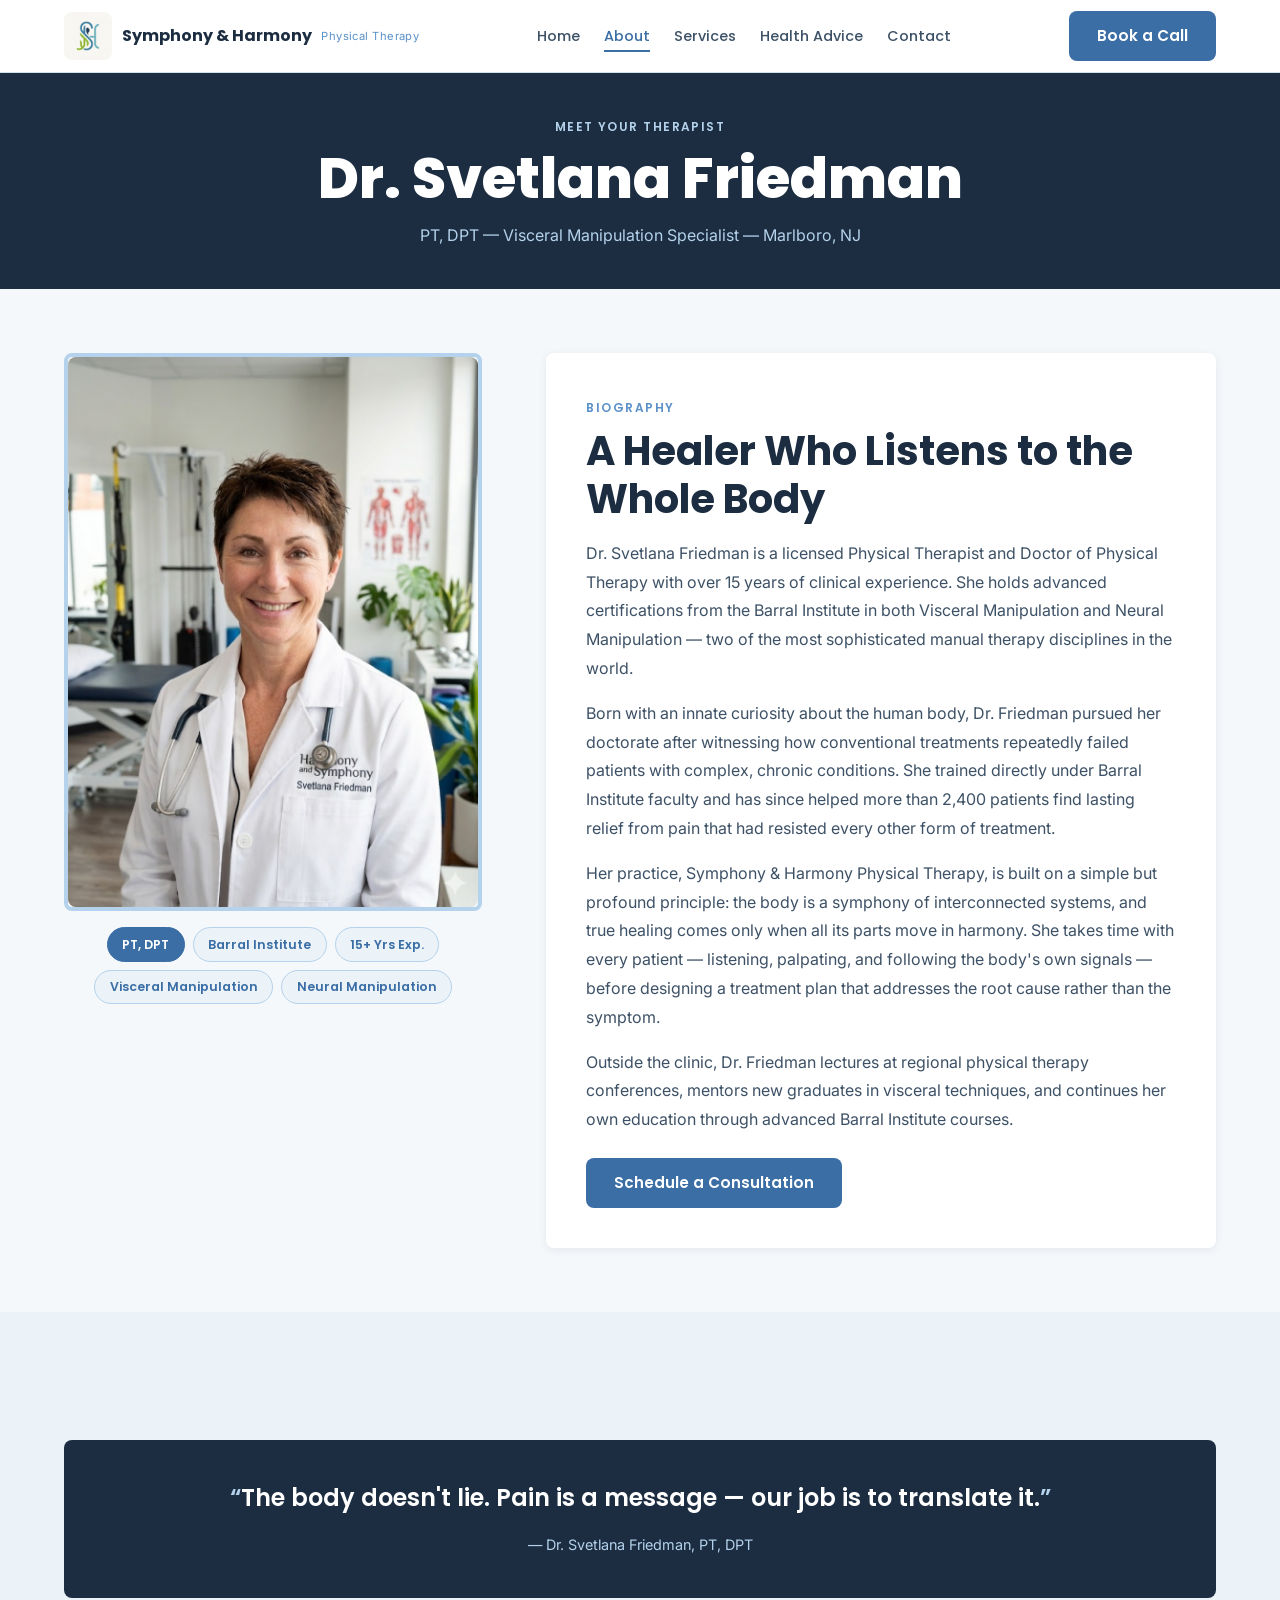
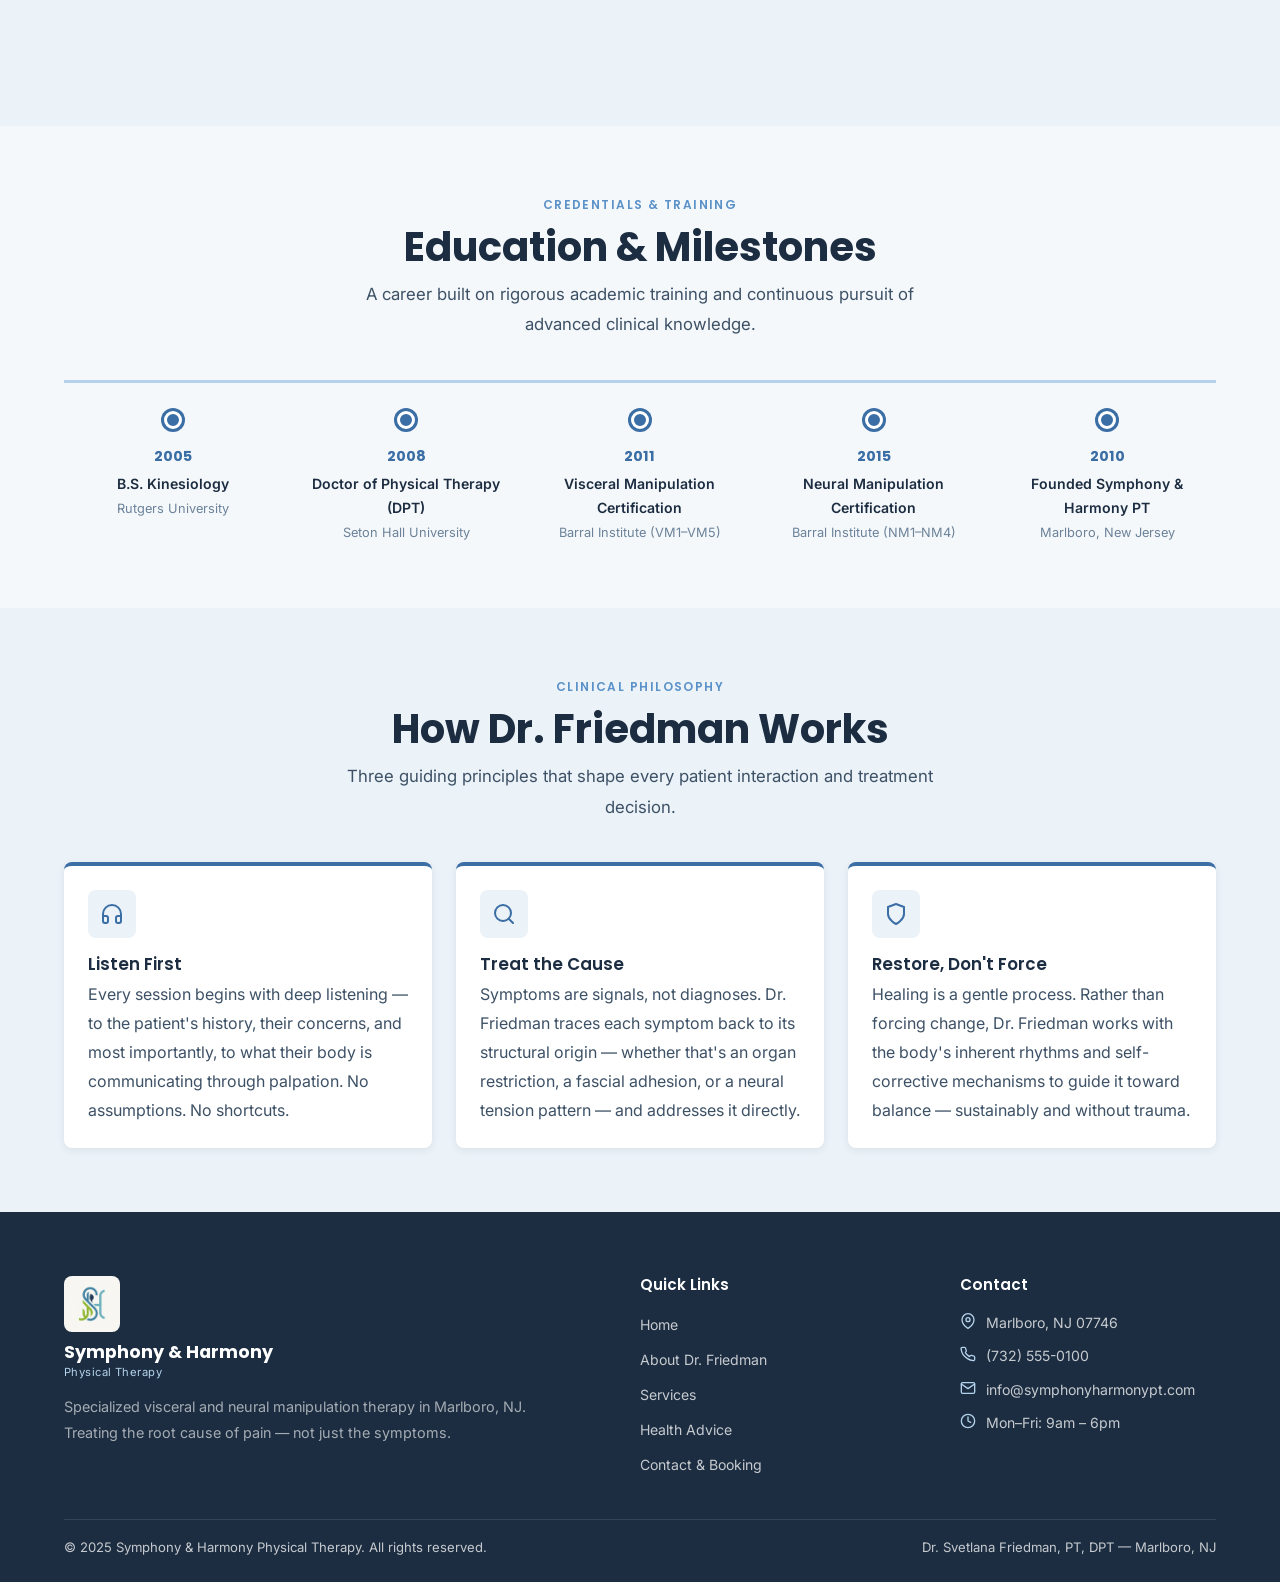
==== commit d1dad0ff: "added images into site now time to style" ====
--- a/about.html
+++ b/about.html
@@ -15,6 +15,7 @@
   <nav class="navbar" role="navigation" aria-label="Main navigation">
     <div class="container">
       <a href="index.html" class="nav-logo" aria-label="Symphony & Harmony Physical Therapy Home">
+        <img src="images/logo.jpg" alt="Symphony & Harmony logo" class="nav-logo__img" />
         <span class="nav-logo__name">Symphony &amp; Harmony</span>
         <span class="nav-logo__sub">Physical Therapy</span>
       </a>
@@ -52,14 +53,7 @@
         <!-- Photo column -->
         <div class="about-photo-wrap fade-in">
           <div class="about-photo">
-            <div class="img-placeholder" style="height:100%; min-height:420px;" aria-label="Professional photo of Dr. Svetlana Friedman placeholder">
-              <div style="text-align:center;">
-                <svg width="56" height="56" viewBox="0 0 24 24" fill="none" stroke="currentColor" stroke-width="1" aria-hidden="true" style="margin:0 auto 0.75rem;display:block;">
-                  <path d="M20 21v-2a4 4 0 0 0-4-4H8a4 4 0 0 0-4 4v2"/><circle cx="12" cy="7" r="4"/>
-                </svg>
-                Professional Photo<br><small>Dr. Svetlana Friedman</small>
-              </div>
-            </div>
+            <img src="images/Professional Photo.png" alt="Dr. Svetlana Friedman" style="width:100%; height:100%; min-height:420px; object-fit:cover; border-radius:var(--radius);" />
           </div>
           <!-- Credential pills -->
           <div class="credential-pills">
@@ -206,6 +200,7 @@
       <div class="footer__grid">
         <div class="footer__brand">
           <div class="nav-logo">
+            <img src="images/logo.jpg" alt="Symphony & Harmony logo" class="nav-logo__img" />
             <span class="nav-logo__name">Symphony &amp; Harmony</span>
             <span class="nav-logo__sub">Physical Therapy</span>
           </div>
--- a/css/styles.css
+++ b/css/styles.css
@@ -184,11 +184,19 @@
   gap: var(--space-md);
 }
 
-/* Logo */
 .nav-logo {
   display: flex;
-  flex-direction: column;
+  flex-direction: row;
+  align-items: center;
+  gap: 0.6rem;
   line-height: 1.1;
+  flex-shrink: 0;
+}
+.nav-logo__img {
+  width: 48px;
+  height: 48px;
+  border-radius: 8px;
+  object-fit: cover;
   flex-shrink: 0;
 }
 .nav-logo__name {
@@ -204,6 +212,21 @@
   color: var(--medium-blue);
   letter-spacing: 0.04em;
 }
+
+/* Footer brand uses vertical layout */
+.footer__brand .nav-logo { flex-direction: column; gap: 0.25rem; align-items: flex-start; }
+.footer__brand .nav-logo__img { width: 56px; height: 56px; margin-bottom: 0.4rem; }
+
+/* Hero background images */
+.hero__bg img,
+.hero-strip__bg img {
+  width: 100%;
+  height: 100%;
+  object-fit: cover;
+  display: block;
+}
+.hero__bg .img-placeholder,
+.hero-strip__bg .img-placeholder { display: none; }
 
 /* Nav links */
 .nav-links {
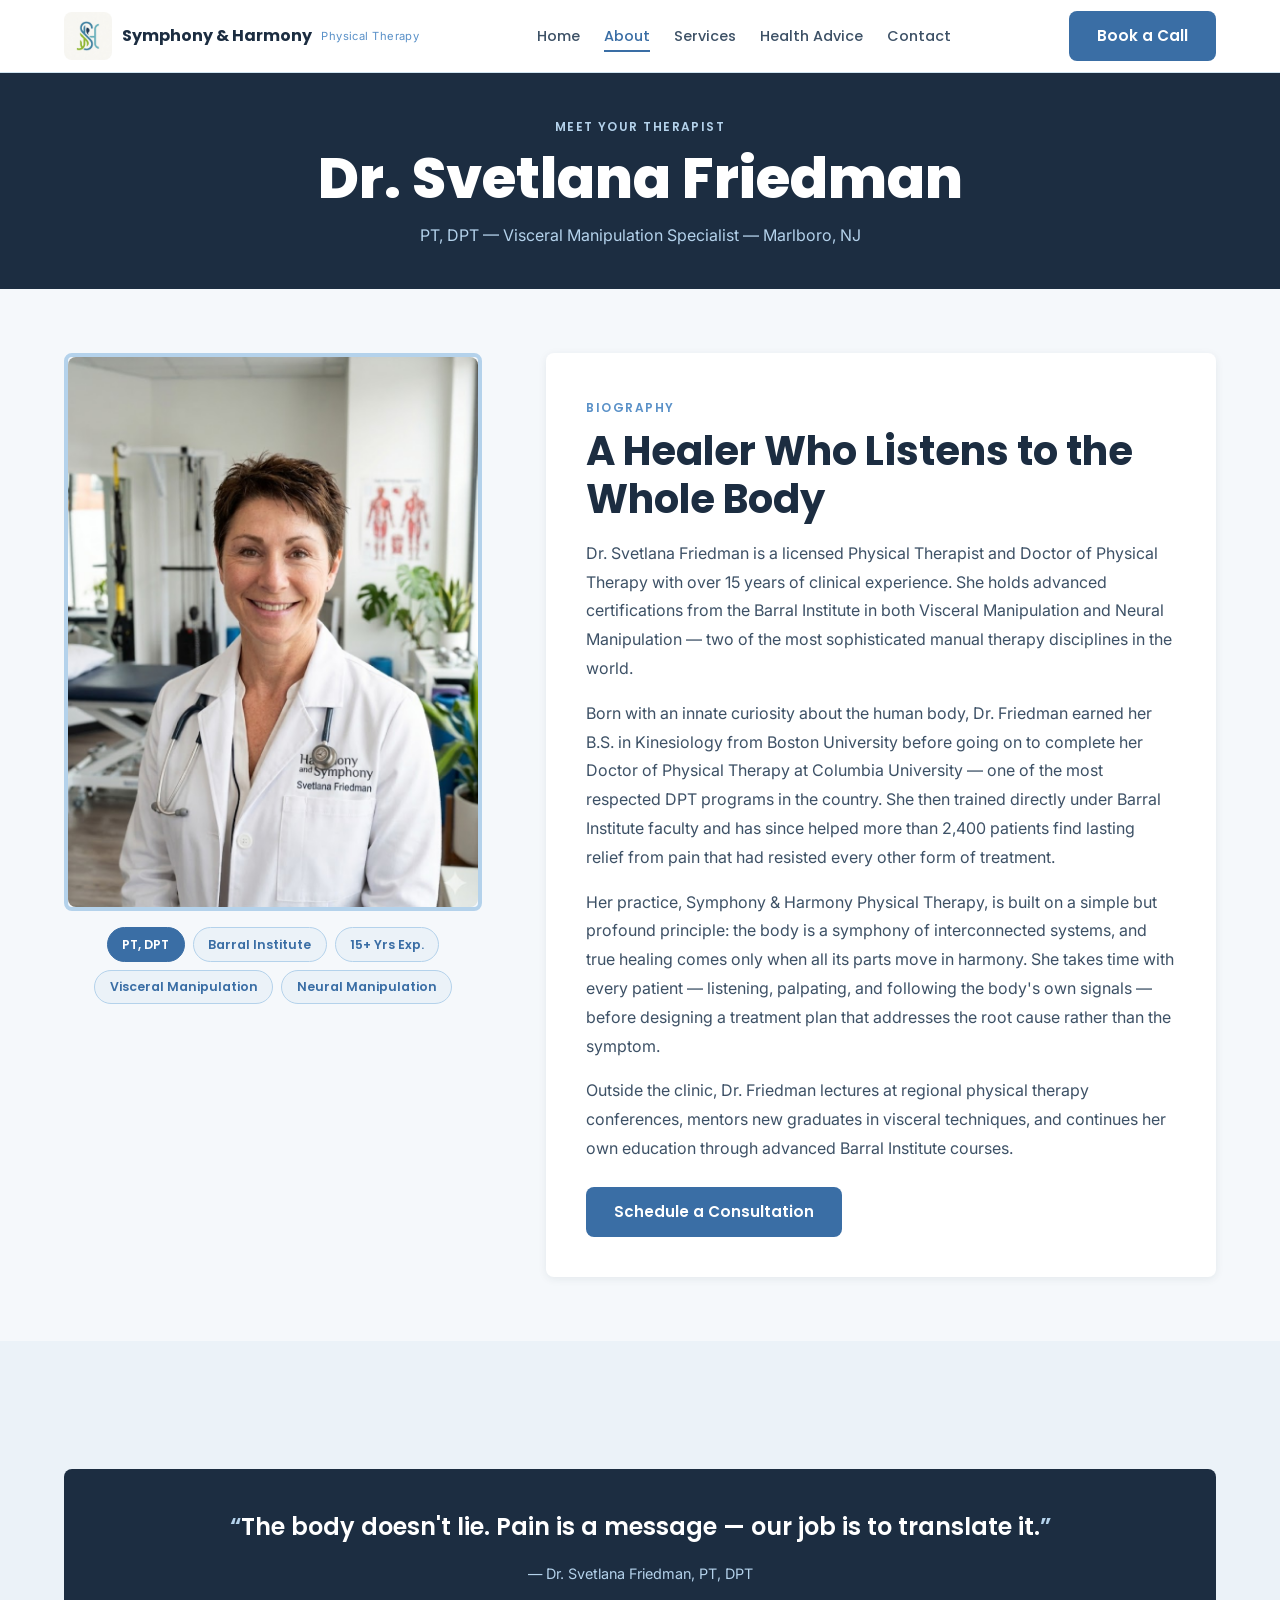
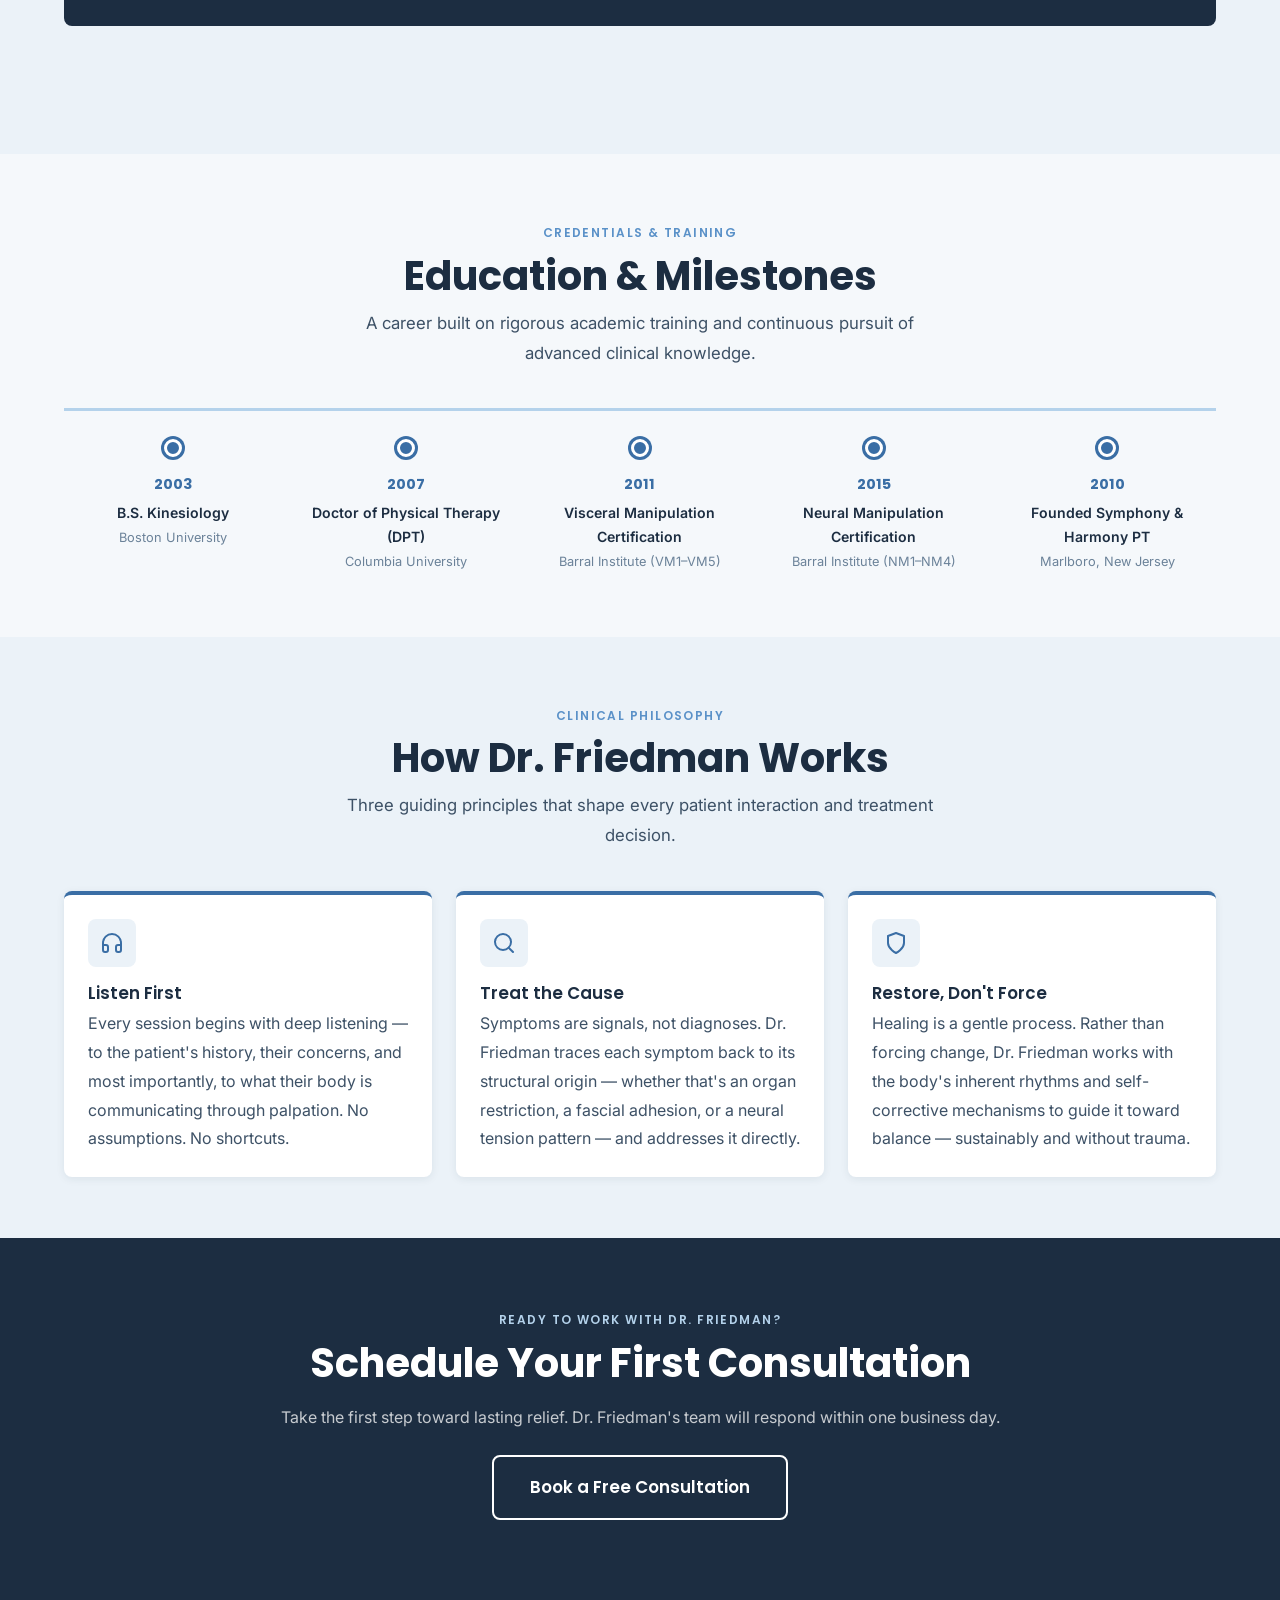
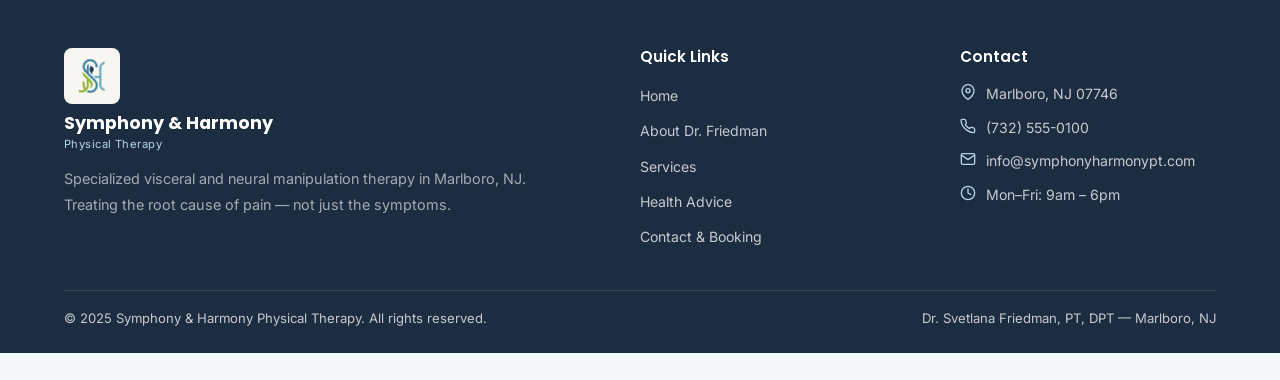
==== commit 069a7193: "Refactor navbar and accordion functionality; enhance testimonials carousel with auto-rotate and touc" ====
--- a/about.html
+++ b/about.html
@@ -9,9 +9,6 @@
 </head>
 <body>
 
-  <!-- ══════════════════════════════════════════
-       NAVBAR
-  ══════════════════════════════════════════ -->
   <nav class="navbar" role="navigation" aria-label="Main navigation">
     <div class="container">
       <a href="index.html" class="nav-logo" aria-label="Symphony & Harmony Physical Therapy Home">
@@ -24,7 +21,7 @@
       </button>
       <ul class="nav-links" role="list">
         <li><a href="index.html">Home</a></li>
-        <li><a href="about.html">About</a></li>
+        <li><a href="about.html" class="active">About</a></li>
         <li><a href="services.html">Services</a></li>
         <li><a href="health.html">Health Advice</a></li>
         <li><a href="contact.html">Contact</a></li>
@@ -33,9 +30,6 @@
     </div>
   </nav>
 
-  <!-- ══════════════════════════════════════════
-       MINI HERO STRIP
-  ══════════════════════════════════════════ -->
   <section class="hero-strip" aria-label="Page header">
     <div class="container">
       <span class="section__eyebrow" style="color:var(--light-blue);">Meet Your Therapist</span>
@@ -44,18 +38,14 @@
     </div>
   </section>
 
-  <!-- ══════════════════════════════════════════
-       PHOTO + BIO
-  ══════════════════════════════════════════ -->
+  <!-- PHOTO + BIO -->
   <section class="section" aria-labelledby="bio-heading">
     <div class="container">
       <div class="about-bio">
-        <!-- Photo column -->
         <div class="about-photo-wrap fade-in">
           <div class="about-photo">
-            <img src="images/Professional Photo.png" alt="Dr. Svetlana Friedman" style="width:100%; height:100%; min-height:420px; object-fit:cover; border-radius:var(--radius);" />
-          </div>
-          <!-- Credential pills -->
+            <img src="images/Professional Photo.png" alt="Dr. Svetlana Friedman" style="width:100%;height:100%;min-height:420px;object-fit:cover;border-radius:var(--radius);" />
+          </div>
           <div class="credential-pills">
             <span class="pill pill--accent">PT, DPT</span>
             <span class="pill">Barral Institute</span>
@@ -65,12 +55,11 @@
           </div>
         </div>
 
-        <!-- Bio card -->
         <div class="bio-card fade-in fade-in--delay-1">
           <span class="section__eyebrow">Biography</span>
           <h2 id="bio-heading" style="margin-bottom:1rem;">A Healer Who Listens to the Whole Body</h2>
           <p>Dr. Svetlana Friedman is a licensed Physical Therapist and Doctor of Physical Therapy with over 15 years of clinical experience. She holds advanced certifications from the Barral Institute in both Visceral Manipulation and Neural Manipulation — two of the most sophisticated manual therapy disciplines in the world.</p>
-          <p>Born with an innate curiosity about the human body, Dr. Friedman pursued her doctorate after witnessing how conventional treatments repeatedly failed patients with complex, chronic conditions. She trained directly under Barral Institute faculty and has since helped more than 2,400 patients find lasting relief from pain that had resisted every other form of treatment.</p>
+          <p>Born with an innate curiosity about the human body, Dr. Friedman earned her B.S. in Kinesiology from Boston University before going on to complete her Doctor of Physical Therapy at Columbia University — one of the most respected DPT programs in the country. She then trained directly under Barral Institute faculty and has since helped more than 2,400 patients find lasting relief from pain that had resisted every other form of treatment.</p>
           <p>Her practice, Symphony &amp; Harmony Physical Therapy, is built on a simple but profound principle: the body is a symphony of interconnected systems, and true healing comes only when all its parts move in harmony. She takes time with every patient — listening, palpating, and following the body's own signals — before designing a treatment plan that addresses the root cause rather than the symptom.</p>
           <p>Outside the clinic, Dr. Friedman lectures at regional physical therapy conferences, mentors new graduates in visceral techniques, and continues her own education through advanced Barral Institute courses.</p>
           <a href="contact.html" class="btn btn--primary" style="margin-top:1.5rem;">Schedule a Consultation</a>
@@ -79,9 +68,7 @@
     </div>
   </section>
 
-  <!-- ══════════════════════════════════════════
-       PULL QUOTE
-  ══════════════════════════════════════════ -->
+  <!-- PULL QUOTE -->
   <section class="section section--alt" aria-label="Dr. Friedman's philosophy quote">
     <div class="container">
       <div class="pull-quote fade-in">
@@ -91,9 +78,7 @@
     </div>
   </section>
 
-  <!-- ══════════════════════════════════════════
-       EDUCATION TIMELINE
-  ══════════════════════════════════════════ -->
+  <!-- EDUCATION TIMELINE -->
   <section class="section" aria-labelledby="education-heading">
     <div class="container">
       <div class="section__header fade-in">
@@ -107,18 +92,18 @@
         <div class="timeline-item">
           <div class="timeline-dot" aria-hidden="true"></div>
           <div class="timeline-item__content">
-            <div class="timeline-item__year">2005</div>
+            <div class="timeline-item__year">2003</div>
             <div class="timeline-item__degree">B.S. Kinesiology</div>
-            <div class="timeline-item__inst">Rutgers University</div>
-          </div>
-        </div>
-
-        <div class="timeline-item">
-          <div class="timeline-dot" aria-hidden="true"></div>
-          <div class="timeline-item__content">
-            <div class="timeline-item__year">2008</div>
+            <div class="timeline-item__inst">Boston University</div>
+          </div>
+        </div>
+
+        <div class="timeline-item">
+          <div class="timeline-dot" aria-hidden="true"></div>
+          <div class="timeline-item__content">
+            <div class="timeline-item__year">2007</div>
             <div class="timeline-item__degree">Doctor of Physical Therapy (DPT)</div>
-            <div class="timeline-item__inst">Seton Hall University</div>
+            <div class="timeline-item__inst">Columbia University</div>
           </div>
         </div>
 
@@ -153,9 +138,7 @@
     </div>
   </section>
 
-  <!-- ══════════════════════════════════════════
-       PHILOSOPHY CARDS
-  ══════════════════════════════════════════ -->
+  <!-- PHILOSOPHY CARDS -->
   <section class="section section--alt" aria-labelledby="philosophy-heading">
     <div class="container">
       <div class="section__header fade-in">
@@ -192,9 +175,16 @@
     </div>
   </section>
 
-  <!-- ══════════════════════════════════════════
-       FOOTER
-  ══════════════════════════════════════════ -->
+  <!-- CTA -->
+  <section class="cta-strip" aria-label="Call to action">
+    <div class="container fade-in">
+      <span class="section__eyebrow" style="color:var(--light-blue);">Ready to Work with Dr. Friedman?</span>
+      <h2>Schedule Your First Consultation</h2>
+      <p>Take the first step toward lasting relief. Dr. Friedman's team will respond within one business day.</p>
+      <a href="contact.html" class="btn btn--outline btn--lg">Book a Free Consultation</a>
+    </div>
+  </section>
+
   <footer class="footer" role="contentinfo">
     <div class="container">
       <div class="footer__grid">
@@ -246,4 +236,4 @@
   <script src="https://code.jquery.com/jquery-3.6.4.min.js"></script>
   <script src="js/main.js"></script>
 </body>
-</html>
+</html>
--- a/css/styles.css
+++ b/css/styles.css
@@ -2,10 +2,8 @@
    Symphony & Harmony Physical Therapy — Global Stylesheet
    ============================================================ */
 
-/* ── Google Fonts ── */
 @import url('https://fonts.googleapis.com/css2?family=Poppins:wght@400;500;600;700;800&family=Inter:wght@300;400;500;600&display=swap');
 
-/* ── CSS Custom Properties ── */
 :root {
   --navy:        #1C2D41;
   --primary:     #3A6EA5;
@@ -18,1016 +16,742 @@
   --text-mid:    #3D5166;
   --text-light:  #6B8299;
   --border:      #D0E4F0;
-
+  --success:     #2E7D32;
+  --error-red:   #c0392b;
   --radius:      8px;
+  --radius-lg:   12px;
   --shadow-sm:   0 2px 8px rgba(28,45,65,0.08);
   --shadow-md:   0 4px 20px rgba(28,45,65,0.12);
   --shadow-lg:   0 8px 40px rgba(28,45,65,0.16);
-
   --space-xs:    0.5rem;
   --space-sm:    1rem;
   --space-md:    1.5rem;
   --space-lg:    2.5rem;
   --space-xl:    4rem;
   --space-2xl:   6rem;
-
   --container:   1200px;
   --nav-h:       72px;
-
   --font-head:   'Poppins', sans-serif;
   --font-body:   'Inter', sans-serif;
-
   --transition:  0.3s ease;
 }
 
-/* ── Reset & Base ── */
 *, *::before, *::after { box-sizing: border-box; margin: 0; padding: 0; }
-
 html { scroll-behavior: smooth; font-size: 16px; }
-
-body {
-  font-family: var(--font-body);
-  background: var(--page-bg);
-  color: var(--text-dark);
-  line-height: 1.7;
-  -webkit-font-smoothing: antialiased;
-}
-
+body { font-family: var(--font-body); background: var(--page-bg); color: var(--text-dark); line-height: 1.7; -webkit-font-smoothing: antialiased; }
 img { max-width: 100%; display: block; }
 a  { color: inherit; text-decoration: none; }
 ul { list-style: none; }
 button { cursor: pointer; border: none; background: none; font-family: inherit; }
 
-/* ── Typography ── */
-h1, h2, h3, h4, h5 {
-  font-family: var(--font-head);
-  line-height: 1.2;
-  color: var(--text-dark);
-}
+h1, h2, h3, h4, h5 { font-family: var(--font-head); line-height: 1.2; color: var(--text-dark); }
 h1 { font-size: clamp(2rem, 5vw, 3.5rem); font-weight: 800; }
 h2 { font-size: clamp(1.6rem, 3.5vw, 2.5rem); font-weight: 700; }
 h3 { font-size: clamp(1.2rem, 2.5vw, 1.6rem); font-weight: 600; }
 h4 { font-size: 1.1rem; font-weight: 600; }
 p  { color: var(--text-mid); line-height: 1.8; }
-
-/* ── Container ── */
-.container {
-  width: 100%;
-  max-width: var(--container);
-  margin: 0 auto;
-  padding: 0 var(--space-md);
-}
-
-/* ── Section Spacing ── */
+.sr-only { position:absolute; width:1px; height:1px; padding:0; margin:-1px; overflow:hidden; clip:rect(0,0,0,0); border:0; }
+
+.container { width: 100%; max-width: var(--container); margin: 0 auto; padding: 0 var(--space-md); }
+
 .section { padding: var(--space-xl) 0; }
 .section--alt { background: var(--section-bg); }
 .section__header { text-align: center; margin-bottom: var(--space-lg); }
 .section__header p { max-width: 600px; margin: var(--space-xs) auto 0; font-size: 1.05rem; }
-.section__eyebrow {
-  display: inline-block;
-  font-family: var(--font-head);
-  font-size: 0.75rem;
-  font-weight: 600;
-  letter-spacing: 0.12em;
-  text-transform: uppercase;
-  color: var(--medium-blue);
-  margin-bottom: var(--space-xs);
-}
-
-/* ── Buttons ── */
-.btn {
-  display: inline-flex;
-  align-items: center;
-  gap: 0.5rem;
-  padding: 0.75rem 1.75rem;
-  border-radius: var(--radius);
-  font-family: var(--font-head);
-  font-size: 0.95rem;
-  font-weight: 600;
-  transition: all var(--transition);
-  white-space: nowrap;
-}
-.btn--primary {
-  background: var(--primary);
-  color: var(--white);
-}
-.btn--primary:hover {
+.section__eyebrow { display:inline-block; font-family:var(--font-head); font-size:0.75rem; font-weight:600; letter-spacing:0.12em; text-transform:uppercase; color:var(--medium-blue); margin-bottom:var(--space-xs); }
+
+/* ── Buttons — no magnetic/translate on hover ── */
+.btn { display:inline-flex; align-items:center; gap:0.5rem; padding:0.75rem 1.75rem; border-radius:var(--radius); font-family:var(--font-head); font-size:0.95rem; font-weight:600; transition:background var(--transition), box-shadow var(--transition), color var(--transition), border-color var(--transition); white-space:nowrap; }
+.btn--primary { background:var(--primary); color:var(--white); }
+.btn--primary:hover { background:var(--navy); box-shadow:var(--shadow-md); }
+.btn--outline { background:transparent; color:var(--white); border:2px solid var(--white); }
+.btn--outline:hover { background:var(--white); color:var(--navy); }
+.btn--outline-navy { background:transparent; color:var(--primary); border:2px solid var(--primary); }
+.btn--outline-navy:hover { background:var(--primary); color:var(--white); }
+.btn--navy { background:var(--navy); color:var(--white); }
+.btn--navy:hover { background:var(--primary); box-shadow:var(--shadow-md); }
+.btn--lg { padding:1rem 2.25rem; font-size:1.05rem; }
+
+/* ============================================================
+   NAVBAR
+   ============================================================ */
+.navbar { position:sticky; top:0; z-index:1000; background:var(--white); height:var(--nav-h); box-shadow:0 1px 0 var(--border); display:flex; align-items:center; }
+.navbar .container { display:flex; align-items:center; justify-content:space-between; gap:var(--space-md); }
+.nav-logo { display:flex; flex-direction:row; align-items:center; gap:0.6rem; line-height:1.1; flex-shrink:0; }
+.nav-logo__img { width:48px; height:48px; border-radius:8px; object-fit:cover; flex-shrink:0; }
+.nav-logo__name { font-family:var(--font-head); font-size:1rem; font-weight:700; color:var(--navy); }
+.nav-logo__sub  { font-family:var(--font-body); font-size:0.7rem; font-weight:400; color:var(--medium-blue); letter-spacing:0.04em; display:block; }
+.footer__brand .nav-logo { flex-direction:column; gap:0.25rem; align-items:flex-start; }
+.footer__brand .nav-logo__img { width:56px; height:56px; margin-bottom:0.4rem; }
+
+.nav-links { display:flex; align-items:center; gap:var(--space-md); }
+.nav-links a { font-family:var(--font-head); font-size:0.9rem; font-weight:500; color:var(--text-mid); padding:0.25rem 0; position:relative; transition:color var(--transition); }
+.nav-links a::after { content:''; position:absolute; bottom:-2px; left:0; width:0; height:2px; background:var(--primary); transition:width var(--transition); }
+.nav-links a:hover, .nav-links a.active { color:var(--primary); }
+.nav-links a:hover::after, .nav-links a.active::after { width:100%; }
+
+.nav-toggle { display:none; flex-direction:column; justify-content:center; align-items:center; gap:5px; padding:8px; z-index:1100; width:40px; height:40px; border-radius:var(--radius); flex-shrink:0; }
+.nav-toggle span { display:block; width:22px; height:2px; background:var(--navy); border-radius:2px; transition:all var(--transition); transform-origin:center; }
+.nav-toggle.open span:nth-child(1) { transform:translateY(7px) rotate(45deg); }
+.nav-toggle.open span:nth-child(2) { opacity:0; transform:scaleX(0); }
+.nav-toggle.open span:nth-child(3) { transform:translateY(-7px) rotate(-45deg); }
+
+/* ============================================================
+   HERO
+   ============================================================ */
+.hero { position:relative; min-height:600px; display:flex; align-items:center; justify-content:center; text-align:center; overflow:hidden; }
+.hero__bg { position:absolute; inset:0; background:var(--navy); }
+.hero__bg img { width:100%; height:100%; object-fit:cover; display:block; }
+.hero__overlay { position:absolute; inset:0; background:linear-gradient(135deg,rgba(28,45,65,0.82) 0%,rgba(58,110,165,0.72) 100%); }
+.hero__content { position:relative; z-index:2; max-width:780px; padding:var(--space-xl) var(--space-md); color:var(--white); }
+.hero__content h1 { color:var(--white); margin-bottom:var(--space-sm); }
+.hero__content p { color:rgba(255,255,255,0.85); font-size:1.15rem; margin-bottom:var(--space-lg); }
+
+/* Hero strip — consistent navy across all pages */
+.hero-strip { background:var(--navy); padding:var(--space-lg) 0; text-align:center; }
+.hero-strip h1, .hero-strip h2 { color:var(--white); }
+.hero-strip p { color:var(--light-blue); margin-top:var(--space-xs); }
+
+.hero-strip--img { position:relative; overflow:hidden; }
+.hero-strip--img .hero-strip__bg { position:absolute; inset:0; }
+.hero-strip--img .hero-strip__bg img { width:100%; height:100%; object-fit:cover; opacity:0.25; }
+.hero-strip--img .hero-strip__overlay { position:absolute; inset:0; background:rgba(28,45,65,0.78); }
+.hero-strip--img .container { position:relative; z-index:2; }
+
+/* ============================================================
+   CTA STRIP — with top gradient fade from section above
+   ============================================================ */
+.cta-strip {
   background: var(--navy);
-  transform: translateY(-2px);
-  box-shadow: var(--shadow-md);
-}
-.btn--outline {
-  background: transparent;
-  color: var(--white);
-  border: 2px solid var(--white);
-}
-.btn--outline:hover {
-  background: var(--white);
-  color: var(--navy);
-  transform: translateY(-2px);
-}
-.btn--navy {
-  background: var(--navy);
-  color: var(--white);
-}
-.btn--navy:hover {
-  background: var(--primary);
-  transform: translateY(-2px);
-  box-shadow: var(--shadow-md);
-}
-.btn--lg { padding: 1rem 2.25rem; font-size: 1.05rem; }
-
-/* ── Cards ── */
-.card {
-  background: var(--white);
-  border-radius: var(--radius);
-  box-shadow: var(--shadow-sm);
-  overflow: hidden;
-  transition: box-shadow var(--transition), transform var(--transition);
-}
-.card:hover {
-  box-shadow: var(--shadow-md);
-  transform: translateY(-4px);
-}
-
-/* ── Image Placeholder ── */
-.img-placeholder {
-  background: var(--light-blue);
-  display: flex;
-  align-items: center;
-  justify-content: center;
-  color: var(--primary);
-  font-family: var(--font-head);
-  font-size: 0.85rem;
-  font-weight: 500;
-  letter-spacing: 0.05em;
-}
-.img-placeholder svg { opacity: 0.4; }
-
-/* ============================================================
-   NAVBAR
-   ============================================================ */
-.navbar {
-  position: sticky;
-  top: 0;
-  z-index: 1000;
-  background: var(--white);
-  height: var(--nav-h);
-  box-shadow: 0 1px 0 var(--border);
-  display: flex;
-  align-items: center;
-}
-.navbar .container {
-  display: flex;
-  align-items: center;
-  justify-content: space-between;
-  gap: var(--space-md);
-}
-
-.nav-logo {
-  display: flex;
-  flex-direction: row;
-  align-items: center;
-  gap: 0.6rem;
-  line-height: 1.1;
-  flex-shrink: 0;
-}
-.nav-logo__img {
-  width: 48px;
-  height: 48px;
-  border-radius: 8px;
-  object-fit: cover;
-  flex-shrink: 0;
-}
-.nav-logo__name {
-  font-family: var(--font-head);
-  font-size: 1rem;
-  font-weight: 700;
-  color: var(--navy);
-}
-.nav-logo__sub {
-  font-family: var(--font-body);
-  font-size: 0.7rem;
-  font-weight: 400;
-  color: var(--medium-blue);
-  letter-spacing: 0.04em;
-}
-
-/* Footer brand uses vertical layout */
-.footer__brand .nav-logo { flex-direction: column; gap: 0.25rem; align-items: flex-start; }
-.footer__brand .nav-logo__img { width: 56px; height: 56px; margin-bottom: 0.4rem; }
-
-/* Hero background images */
-.hero__bg img,
-.hero-strip__bg img {
-  width: 100%;
-  height: 100%;
-  object-fit: cover;
-  display: block;
-}
-.hero__bg .img-placeholder,
-.hero-strip__bg .img-placeholder { display: none; }
-
-/* Nav links */
-.nav-links {
-  display: flex;
-  align-items: center;
-  gap: var(--space-md);
-}
-.nav-links a {
-  font-family: var(--font-head);
-  font-size: 0.9rem;
-  font-weight: 500;
-  color: var(--text-mid);
-  padding: 0.25rem 0;
+  padding: var(--space-xl) 0;
+  text-align: center;
+  /* Smooth transition from whatever is above */
   position: relative;
-  transition: color var(--transition);
-}
-.nav-links a::after {
+}
+/* Gradient fade between last section (usually page-bg or section-bg) and CTA navy */
+.cta-strip::before {
   content: '';
   position: absolute;
-  bottom: -2px; left: 0;
-  width: 0; height: 2px;
-  background: var(--primary);
-  transition: width var(--transition);
-}
-.nav-links a:hover,
-.nav-links a.active {
-  color: var(--primary);
-}
-.nav-links a:hover::after,
-.nav-links a.active::after { width: 100%; }
-
-/* Hamburger */
-.nav-toggle {
-  display: none;
-  flex-direction: column;
-  gap: 5px;
-  padding: 6px;
-  z-index: 1100;
-}
-.nav-toggle span {
-  display: block;
-  width: 24px; height: 2px;
+  top: -3px;
+  left: 0;
+  right: 0;
+  height: 3px;
   background: var(--navy);
-  border-radius: 2px;
-  transition: all var(--transition);
-}
-.nav-toggle.open span:nth-child(1) { transform: translateY(7px) rotate(45deg); }
-.nav-toggle.open span:nth-child(2) { opacity: 0; transform: scaleX(0); }
-.nav-toggle.open span:nth-child(3) { transform: translateY(-7px) rotate(-45deg); }
-
-/* ============================================================
-   HERO
-   ============================================================ */
-.hero {
-  position: relative;
-  min-height: 600px;
-  display: flex;
-  align-items: center;
-  justify-content: center;
-  text-align: center;
-  overflow: hidden;
-}
-.hero__bg {
-  position: absolute;
-  inset: 0;
-  background: var(--navy);
-}
-.hero__bg .img-placeholder {
-  width: 100%; height: 100%;
-  opacity: 0.35;
-}
-.hero__overlay {
-  position: absolute;
-  inset: 0;
-  background: linear-gradient(135deg, rgba(28,45,65,0.82) 0%, rgba(58,110,165,0.72) 100%);
-}
-.hero__content {
-  position: relative;
-  z-index: 2;
-  max-width: 780px;
-  padding: var(--space-xl) var(--space-md);
-  color: var(--white);
-}
-.hero__content h1 { color: var(--white); margin-bottom: var(--space-sm); }
-.hero__content p {
-  color: rgba(255,255,255,0.85);
-  font-size: 1.15rem;
-  margin-bottom: var(--space-lg);
-}
-
-/* Mini hero strip */
-.hero-strip {
-  background: var(--navy);
-  padding: var(--space-lg) 0;
-  text-align: center;
-}
-.hero-strip h1, .hero-strip h2 { color: var(--white); }
-.hero-strip p { color: var(--light-blue); margin-top: var(--space-xs); }
-
-.hero-strip--img {
-  position: relative;
-  overflow: hidden;
-}
-.hero-strip--img .hero-strip__bg {
-  position: absolute;
-  inset: 0;
-}
-.hero-strip--img .hero-strip__bg .img-placeholder {
-  width: 100%; height: 100%; opacity: 0.25;
-}
-.hero-strip--img .hero-strip__overlay {
-  position: absolute;
-  inset: 0;
-  background: rgba(28,45,65,0.78);
-}
-.hero-strip--img .container { position: relative; z-index: 2; }
+}
+.cta-strip h2 { color:var(--white); margin-bottom:var(--space-sm); }
+.cta-strip p { color:rgba(255,255,255,0.75); margin-bottom:var(--space-md); }
 
 /* ============================================================
    STATS BAR
    ============================================================ */
-.stats-bar {
-  background: var(--primary);
-  padding: var(--space-md) 0;
-}
-.stats-bar .container {
-  display: flex;
-  align-items: center;
-  justify-content: center;
-  gap: var(--space-xl);
-  flex-wrap: wrap;
-}
-.stat-item { text-align: center; }
-.stat-item__number {
-  font-family: var(--font-head);
-  font-size: 2rem;
-  font-weight: 800;
-  color: var(--white);
-  line-height: 1;
-}
-.stat-item__label {
-  font-size: 0.85rem;
-  color: rgba(255,255,255,0.8);
-  margin-top: 0.25rem;
-}
+.stats-bar { background:var(--primary); padding:var(--space-md) 0; }
+.stats-bar .container { display:flex; align-items:center; justify-content:center; gap:var(--space-xl); flex-wrap:wrap; }
+.stat-item { text-align:center; transition:transform 0.2s ease; }
+.stat-item:hover { transform:scale(1.05); }
+.stat-item__number { font-family:var(--font-head); font-size:2rem; font-weight:800; color:var(--white); line-height:1; }
+.stat-item__label { font-size:0.85rem; color:rgba(255,255,255,0.8); margin-top:0.25rem; }
 
 /* ============================================================
    TWO-COLUMN LAYOUT
    ============================================================ */
-.two-col {
-  display: grid;
-  grid-template-columns: 1fr 1fr;
-  gap: var(--space-xl);
-  align-items: center;
-}
-.two-col--reverse { direction: rtl; }
-.two-col--reverse > * { direction: ltr; }
-
-/* ── Bullet list with dot icons ── */
-.dot-list { display: flex; flex-direction: column; gap: 0.75rem; margin-top: var(--space-sm); }
-.dot-list li {
-  display: flex;
-  align-items: flex-start;
-  gap: 0.75rem;
-  color: var(--text-mid);
-  font-size: 0.95rem;
-}
-.dot-list li::before {
-  content: '';
-  flex-shrink: 0;
-  width: 10px; height: 10px;
-  border-radius: 50%;
-  background: var(--primary);
-  margin-top: 0.45rem;
-}
-
-/* ============================================================
-   WHY CARDS (number badge + accent bar)
-   ============================================================ */
-.why-cards {
-  display: grid;
-  grid-template-columns: repeat(3, 1fr);
-  gap: var(--space-md);
-}
-.why-card {
-  background: var(--white);
-  border-radius: var(--radius);
-  box-shadow: var(--shadow-sm);
-  overflow: hidden;
-  transition: box-shadow var(--transition), transform var(--transition);
-}
-.why-card:hover { box-shadow: var(--shadow-md); transform: translateY(-4px); }
-.why-card__accent { height: 5px; background: var(--primary); }
-.why-card__body { padding: var(--space-md); }
-.why-card__badge {
-  display: inline-flex;
-  align-items: center;
-  justify-content: center;
-  width: 40px; height: 40px;
-  border-radius: 50%;
-  background: var(--section-bg);
-  color: var(--primary);
-  font-family: var(--font-head);
-  font-weight: 700;
-  font-size: 1rem;
-  margin-bottom: var(--space-sm);
-}
-.why-card h3 { margin-bottom: 0.5rem; font-size: 1.1rem; }
-.why-card p { font-size: 0.93rem; }
-
-/* ============================================================
-   TESTIMONIALS CAROUSEL
-   ============================================================ */
-.testimonials { overflow: hidden; }
-.testimonial-track-wrap { overflow: hidden; }
-.testimonial-track {
-  display: flex;
-  gap: var(--space-md);
-  transition: transform 0.45s ease;
-}
+.two-col { display:grid; grid-template-columns:1fr 1fr; gap:var(--space-xl); align-items:center; }
+.two-col--reverse { direction:rtl; }
+.two-col--reverse > * { direction:ltr; }
+.dot-list { display:flex; flex-direction:column; gap:0.75rem; margin-top:var(--space-sm); }
+.dot-list li { display:flex; align-items:flex-start; gap:0.75rem; color:var(--text-mid); font-size:0.95rem; transition:color 0.2s ease; }
+.dot-list li:hover { color:var(--primary); }
+.dot-list li::before { content:''; flex-shrink:0; width:10px; height:10px; border-radius:50%; background:var(--primary); margin-top:0.45rem; }
+
+/* ============================================================
+   WHY CARDS
+   ============================================================ */
+.why-cards { display:grid; grid-template-columns:repeat(3,1fr); gap:var(--space-md); }
+.why-card { background:var(--white); border-radius:var(--radius); box-shadow:var(--shadow-sm); overflow:hidden; transition:box-shadow var(--transition); position:relative; }
+.why-card:hover { box-shadow:var(--shadow-md); }
+.why-card__accent { height:5px; background:var(--primary); }
+.why-card__body { padding:var(--space-md); }
+.why-card__badge { display:inline-flex; align-items:center; justify-content:center; width:40px; height:40px; border-radius:50%; background:var(--section-bg); color:var(--primary); font-family:var(--font-head); font-weight:700; font-size:1rem; margin-bottom:var(--space-sm); }
+.why-card h3 { margin-bottom:0.5rem; font-size:1.1rem; }
+
+/* ============================================================
+   TESTIMONIALS — auto-scroll, no arrows
+   ============================================================ */
+.testimonials { overflow:hidden; }
+.testimonial-track-wrap { overflow:hidden; }
+.testimonial-track { display:flex; gap:var(--space-md); transition:transform 0.6s cubic-bezier(0.4,0,0.2,1); }
 .testimonial-card {
   flex: 0 0 calc((100% - 2 * var(--space-md)) / 3);
   background: var(--white);
-  border-radius: var(--radius);
+  border-radius: var(--radius-lg);
   box-shadow: var(--shadow-sm);
   padding: var(--space-md);
   display: flex;
   flex-direction: column;
   gap: var(--space-sm);
-}
-.testimonial-card__header { display: flex; align-items: center; gap: var(--space-sm); }
-.testimonial-avatar {
-  width: 52px; height: 52px;
-  border-radius: 50%;
-  background: var(--light-blue);
-  flex-shrink: 0;
-  display: flex; align-items: center; justify-content: center;
+  cursor: pointer;
+  transition: box-shadow 0.3s ease, transform 0.3s ease;
+  border: 1.5px solid transparent;
+  position: relative;
+  overflow: hidden;
+}
+.testimonial-card::after {
+  content: 'Click to read more';
+  position: absolute;
+  bottom: 0; left: 0; right: 0;
+  background: linear-gradient(transparent, rgba(58,110,165,0.06));
+  padding: 0.5rem var(--space-md) 0.6rem;
   font-family: var(--font-head);
-  font-weight: 700;
+  font-size: 0.7rem;
+  font-weight: 600;
   color: var(--primary);
-  font-size: 1.1rem;
-}
-.testimonial-card__name { font-family: var(--font-head); font-weight: 600; font-size: 0.95rem; }
-.testimonial-card__condition { font-size: 0.8rem; color: var(--text-light); }
-.stars { color: #F5A623; font-size: 0.9rem; letter-spacing: 0.05em; }
-.testimonial-card__quote {
-  font-size: 0.93rem;
-  color: var(--text-mid);
-  font-style: italic;
-  line-height: 1.7;
-  flex: 1;
-}
-.testimonial-card__quote::before { content: '\201C'; }
-.testimonial-card__quote::after  { content: '\201D'; }
-
-.carousel-controls {
+  text-align: center;
+  letter-spacing: 0.06em;
+  text-transform: uppercase;
+  opacity: 0;
+  transition: opacity 0.25s ease;
+}
+.testimonial-card:hover {
+  box-shadow: var(--shadow-md);
+  transform: translateY(-4px);
+  border-color: var(--light-blue);
+}
+.testimonial-card:hover::after { opacity: 1; }
+
+.testimonial-card__header { display:flex; align-items:center; gap:var(--space-sm); }
+.testimonial-avatar { width:52px; height:52px; border-radius:50%; background:var(--light-blue); flex-shrink:0; display:flex; align-items:center; justify-content:center; font-family:var(--font-head); font-weight:700; color:var(--primary); font-size:1.1rem; }
+.testimonial-card__name { font-family:var(--font-head); font-weight:600; font-size:0.95rem; }
+.testimonial-card__condition { font-size:0.8rem; color:var(--text-light); }
+.stars { color:#F5A623; font-size:0.9rem; letter-spacing:0.05em; }
+.testimonial-card__quote { font-size:0.93rem; color:var(--text-mid); font-style:italic; line-height:1.7; flex:1; padding-bottom:1.2rem; }
+.testimonial-card__quote::before { content:'\201C'; }
+.testimonial-card__quote::after  { content:'\201D'; }
+
+/* Carousel controls — dots only, no arrows */
+.carousel-controls { display:flex; align-items:center; justify-content:center; margin-top:var(--space-lg); }
+.carousel-dots { display:flex; gap:10px; }
+.carousel-dot { width:10px; height:10px; border-radius:50%; background:var(--border); transition:background var(--transition), transform var(--transition); border:none; cursor:pointer; padding:0; }
+.carousel-dot.active { background:var(--primary); transform:scale(1.3); }
+.carousel-dot:hover { background:var(--medium-blue); }
+
+/* ============================================================
+   FOOTER
+   ============================================================ */
+.footer { background:var(--navy); padding:var(--space-xl) 0 var(--space-md); color:rgba(255,255,255,0.75); }
+.footer__grid { display:grid; grid-template-columns:2fr 1fr 1fr; gap:var(--space-xl); margin-bottom:var(--space-lg); }
+.footer__brand .nav-logo__name { color:var(--white); font-size:1.1rem; }
+.footer__brand .nav-logo__sub  { color:var(--light-blue); }
+.footer__brand p { font-size:0.9rem; margin-top:var(--space-sm); color:rgba(255,255,255,0.6); }
+.footer__col h4 { color:var(--white); font-family:var(--font-head); margin-bottom:var(--space-sm); font-size:0.95rem; }
+.footer__col ul { display:flex; flex-direction:column; gap:0.5rem; }
+.footer__col ul li a { font-size:0.88rem; transition:color var(--transition); }
+.footer__col ul li a:hover { color:var(--light-blue); }
+.footer__contact-item { display:flex; align-items:flex-start; gap:0.6rem; font-size:0.88rem; margin-bottom:0.6rem; }
+.footer__contact-item svg { flex-shrink:0; margin-top:2px; color:var(--light-blue); }
+.footer__bottom { border-top:1px solid rgba(255,255,255,0.1); padding-top:var(--space-sm); display:flex; align-items:center; justify-content:space-between; flex-wrap:wrap; gap:var(--space-xs); font-size:0.82rem; }
+
+/* ============================================================
+   ABOUT PAGE
+   ============================================================ */
+.about-bio { display:grid; grid-template-columns:1fr 1.6fr; gap:var(--space-xl); align-items:start; }
+.about-photo-wrap { display:flex; flex-direction:column; align-items:center; gap:var(--space-sm); }
+.about-photo { width:100%; aspect-ratio:3/4; border-radius:var(--radius); border:4px solid var(--light-blue); overflow:hidden; }
+.credential-pills { display:flex; flex-wrap:wrap; gap:0.5rem; justify-content:center; }
+.pill { display:inline-block; padding:0.35rem 0.9rem; border-radius:100px; background:var(--section-bg); color:var(--primary); font-family:var(--font-head); font-size:0.78rem; font-weight:600; border:1px solid var(--light-blue); transition:background 0.2s ease, color 0.2s ease; cursor:default; }
+.pill:hover { background:var(--primary); color:var(--white); }
+.pill--accent { background:var(--primary); color:var(--white); border-color:var(--primary); }
+.bio-card { background:var(--white); border-radius:var(--radius); box-shadow:var(--shadow-sm); padding:var(--space-lg); }
+.bio-card p + p { margin-top:var(--space-sm); }
+.pull-quote { background:var(--navy); border-radius:var(--radius); padding:var(--space-lg) var(--space-xl); text-align:center; margin:var(--space-xl) 0; }
+.pull-quote__text { font-family:var(--font-head); font-size:clamp(1.1rem,2.5vw,1.5rem); font-weight:600; color:var(--white); line-height:1.5; }
+.pull-quote__text::before { content:'\201C'; color:var(--light-blue); }
+.pull-quote__text::after  { content:'\201D'; color:var(--light-blue); }
+.pull-quote__attr { color:var(--light-blue); font-size:0.9rem; margin-top:var(--space-sm); }
+
+.timeline { position:relative; display:flex; justify-content:space-between; gap:var(--space-sm); padding-top:var(--space-lg); }
+.timeline::before { content:''; position:absolute; top:0; left:0; right:0; height:3px; background:var(--light-blue); }
+.timeline-item { flex:1; display:flex; flex-direction:column; align-items:center; text-align:center; position:relative; transition:transform 0.2s ease; cursor:default; }
+.timeline-item:hover { transform:translateY(-3px); }
+.timeline-dot { width:18px; height:18px; border-radius:50%; background:var(--primary); border:3px solid var(--white); box-shadow:0 0 0 3px var(--primary); position:absolute; top:-9px; transition:transform 0.2s ease, box-shadow 0.2s ease; }
+.timeline-item:hover .timeline-dot { transform:scale(1.3); box-shadow:0 0 0 5px rgba(58,110,165,0.25); }
+.timeline-item__content { padding-top:var(--space-md); }
+.timeline-item__year { font-family:var(--font-head); font-weight:700; color:var(--primary); font-size:0.9rem; }
+.timeline-item__degree { font-weight:600; font-size:0.88rem; margin-top:0.25rem; }
+.timeline-item__inst { font-size:0.8rem; color:var(--text-light); margin-top:0.15rem; }
+
+.philosophy-cards { display:grid; grid-template-columns:repeat(3,1fr); gap:var(--space-md); }
+.philosophy-card { background:var(--white); border-radius:var(--radius); box-shadow:var(--shadow-sm); padding:var(--space-md); border-top:4px solid var(--primary); transition:box-shadow var(--transition); position:relative; overflow:hidden; }
+.philosophy-card:hover { box-shadow:var(--shadow-md); }
+.philosophy-card__icon { width:48px; height:48px; border-radius:var(--radius); background:var(--section-bg); display:flex; align-items:center; justify-content:center; margin-bottom:var(--space-sm); color:var(--primary); }
+.philosophy-card h3 { font-size:1.05rem; margin-bottom:0.4rem; }
+
+/* ============================================================
+   SERVICES PAGE
+   ============================================================ */
+.service-block { padding:var(--space-xl) 0; }
+.service-block + .service-block { border-top:1px solid var(--border); }
+.service-block__header { display:flex; align-items:center; gap:var(--space-sm); margin-bottom:var(--space-md); flex-wrap:wrap; }
+.service-block__header h2 { margin-bottom:0; }
+.badge { display:inline-block; padding:0.3rem 0.85rem; border-radius:100px; font-family:var(--font-head); font-size:0.72rem; font-weight:700; letter-spacing:0.06em; text-transform:uppercase; transition:transform 0.2s ease, box-shadow 0.2s ease; }
+.badge--signature { background:var(--primary); color:var(--white); }
+.badge--neural    { background:var(--medium-blue); color:var(--white); }
+.badge:hover { transform:scale(1.05); box-shadow:0 4px 12px rgba(58,110,165,0.3); }
+.conditions-grid { display:grid; grid-template-columns:1fr 1fr; gap:0.5rem 2rem; margin-top:var(--space-sm); }
+.conditions-grid li { display:flex; align-items:center; gap:0.6rem; font-size:0.93rem; color:var(--text-mid); padding:0.3rem 0.5rem; border-radius:var(--radius); transition:background 0.2s ease, color 0.2s ease; }
+.conditions-grid li:hover { background:var(--section-bg); color:var(--primary); }
+.conditions-grid li::before { content:''; flex-shrink:0; width:8px; height:8px; border-radius:50%; background:var(--medium-blue); }
+.benefit-cards { display:grid; grid-template-columns:repeat(4,1fr); gap:var(--space-md); }
+.benefit-card { background:var(--white); border-radius:var(--radius); box-shadow:var(--shadow-sm); padding:var(--space-md); text-align:center; transition:box-shadow var(--transition); position:relative; overflow:hidden; }
+.benefit-card:hover { box-shadow:var(--shadow-md); }
+.benefit-card__icon { width:56px; height:56px; border-radius:50%; background:var(--section-bg); display:flex; align-items:center; justify-content:center; margin:0 auto var(--space-sm); color:var(--primary); }
+.benefit-card h3 { font-size:1rem; margin-bottom:0.4rem; }
+
+/* ============================================================
+   QUICK NAV (services page) — consistent with site colors
+   ============================================================ */
+.quick-nav {
+  position: sticky;
+  top: var(--nav-h);
+  z-index: 800;
+  background: var(--navy);  /* matches hero-strip above it */
+  border-bottom: 3px solid var(--primary);
   display: flex;
   align-items: center;
   justify-content: center;
-  gap: var(--space-sm);
-  margin-top: var(--space-lg);
-}
-.carousel-btn {
-  width: 44px; height: 44px;
-  border-radius: 50%;
-  border: 2px solid var(--primary);
-  color: var(--primary);
-  display: flex; align-items: center; justify-content: center;
-  transition: all var(--transition);
-  font-size: 1.1rem;
-}
-.carousel-btn:hover { background: var(--primary); color: var(--white); }
-.carousel-dots { display: flex; gap: 8px; }
-.carousel-dot {
-  width: 8px; height: 8px;
-  border-radius: 50%;
-  background: var(--border);
-  transition: background var(--transition);
-}
-.carousel-dot.active { background: var(--primary); }
-
-/* ============================================================
-   FOOTER
-   ============================================================ */
-.footer {
-  background: var(--navy);
-  padding: var(--space-xl) 0 var(--space-md);
-  color: rgba(255,255,255,0.75);
-}
-.footer__grid {
-  display: grid;
-  grid-template-columns: 2fr 1fr 1fr;
-  gap: var(--space-xl);
-  margin-bottom: var(--space-lg);
-}
-.footer__brand .nav-logo__name { color: var(--white); font-size: 1.1rem; }
-.footer__brand .nav-logo__sub  { color: var(--light-blue); }
-.footer__brand p { font-size: 0.9rem; margin-top: var(--space-sm); color: rgba(255,255,255,0.6); }
-.footer__col h4 { color: var(--white); font-family: var(--font-head); margin-bottom: var(--space-sm); font-size: 0.95rem; }
-.footer__col ul { display: flex; flex-direction: column; gap: 0.5rem; }
-.footer__col ul li a { font-size: 0.88rem; transition: color var(--transition); }
-.footer__col ul li a:hover { color: var(--light-blue); }
-.footer__contact-item { display: flex; align-items: flex-start; gap: 0.6rem; font-size: 0.88rem; margin-bottom: 0.6rem; }
-.footer__contact-item svg { flex-shrink: 0; margin-top: 2px; color: var(--light-blue); }
-.footer__bottom {
-  border-top: 1px solid rgba(255,255,255,0.1);
-  padding-top: var(--space-sm);
-  display: flex;
-  align-items: center;
-  justify-content: space-between;
-  flex-wrap: wrap;
-  gap: var(--space-xs);
-  font-size: 0.82rem;
-}
-
-/* ============================================================
-   ABOUT PAGE
-   ============================================================ */
-.about-bio { display: grid; grid-template-columns: 1fr 1.6fr; gap: var(--space-xl); align-items: start; }
-.about-photo-wrap {
-  display: flex;
-  flex-direction: column;
-  align-items: center;
-  gap: var(--space-sm);
-}
-.about-photo {
-  width: 100%;
-  aspect-ratio: 3/4;
-  border-radius: var(--radius);
-  border: 4px solid var(--light-blue);
-  overflow: hidden;
-}
-.credential-pills { display: flex; flex-wrap: wrap; gap: 0.5rem; justify-content: center; }
-.pill {
-  display: inline-block;
-  padding: 0.35rem 0.9rem;
-  border-radius: 100px;
-  background: var(--section-bg);
-  color: var(--primary);
+  gap: 0;
+  padding: 0 var(--space-md);
+  box-shadow: 0 3px 16px rgba(28,45,65,0.25);
+  margin-top: 0;
+}
+.quick-nav__item {
+  padding: 1rem 1.75rem;
   font-family: var(--font-head);
-  font-size: 0.78rem;
-  font-weight: 600;
-  border: 1px solid var(--light-blue);
-}
-.pill--accent { background: var(--primary); color: var(--white); border-color: var(--primary); }
-
-.bio-card {
+  font-size: 0.85rem;
+  font-weight: 500;
+  color: rgba(255,255,255,0.7);
+  border-bottom: 3px solid transparent;
+  margin-bottom: -3px;
+  transition: color var(--transition), border-color var(--transition), background var(--transition);
+  white-space: nowrap;
+  text-decoration: none;
+}
+.quick-nav__item:hover { color: var(--white); background: rgba(255,255,255,0.06); }
+.quick-nav__item.active { color: var(--white); border-bottom-color: var(--light-blue); font-weight: 600; }
+
+/* ============================================================
+   HEALTH ADVICE PAGE — Exercise Cards
+   ============================================================ */
+.exercise-grid--2col { display:grid; grid-template-columns:repeat(2,1fr); gap:var(--space-lg); }
+.ex-card { background:var(--white); border-radius:var(--radius-lg); box-shadow:var(--shadow-sm); overflow:hidden; display:flex; flex-direction:column; transition:box-shadow var(--transition); }
+.ex-card:hover { box-shadow:var(--shadow-md); }
+.ex-card__img { position:relative; aspect-ratio:16/9; overflow:hidden; background:var(--section-bg); flex-shrink:0; }
+.ex-card__img img { width:100%; height:100%; object-fit:cover; display:block; transition:transform 0.4s ease; }
+.ex-card:hover .ex-card__img img { transform:scale(1.03); }
+.ex-card__img .difficulty-pill { position:absolute; top:0.75rem; left:0.75rem; margin:0; box-shadow:var(--shadow-sm); }
+.ex-card__body { padding:var(--space-md); display:flex; flex-direction:column; gap:var(--space-sm); flex:1; }
+.ex-card__title { font-family:var(--font-head); font-size:1.15rem; font-weight:700; color:var(--text-dark); margin:0; line-height:1.3; }
+.ex-steps { display:flex; flex-direction:column; gap:0.65rem; }
+.ex-step { display:flex; align-items:flex-start; gap:0.7rem; font-size:0.9rem; color:var(--text-mid); line-height:1.5; padding:0.4rem 0.5rem; border-radius:var(--radius); transition:background 0.2s ease; }
+.ex-step:hover { background:var(--page-bg); }
+.step-num { flex-shrink:0; width:24px; height:24px; border-radius:50%; background:var(--primary); color:var(--white); font-family:var(--font-head); font-size:0.72rem; font-weight:700; display:flex; align-items:center; justify-content:center; margin-top:1px; }
+.difficulty-pill { display:inline-block; padding:0.25rem 0.75rem; border-radius:100px; font-size:0.72rem; font-weight:600; font-family:var(--font-head); letter-spacing:0.04em; }
+.difficulty-pill--easy   { background:#E8F5E9; color:#2E7D32; }
+.difficulty-pill--medium { background:#FFF8E1; color:#F57F17; }
+.difficulty-pill--hard   { background:#FBE9E7; color:#BF360C; }
+
+/* ============================================================
+   ACCORDION — Enhanced & Interactive
+   ============================================================ */
+.accordion { display:flex; flex-direction:column; gap:0.75rem; }
+
+.accordion-item {
   background: var(--white);
-  border-radius: var(--radius);
-  box-shadow: var(--shadow-sm);
-  padding: var(--space-lg);
-}
-.bio-card p + p { margin-top: var(--space-sm); }
-
-/* Pull quote */
-.pull-quote {
-  background: var(--navy);
-  border-radius: var(--radius);
-  padding: var(--space-lg) var(--space-xl);
-  text-align: center;
-  margin: var(--space-xl) 0;
-}
-.pull-quote__text {
-  font-family: var(--font-head);
-  font-size: clamp(1.1rem, 2.5vw, 1.5rem);
-  font-weight: 600;
-  color: var(--white);
-  line-height: 1.5;
-}
-.pull-quote__text::before { content: '\201C'; color: var(--light-blue); }
-.pull-quote__text::after  { content: '\201D'; color: var(--light-blue); }
-.pull-quote__attr { color: var(--light-blue); font-size: 0.9rem; margin-top: var(--space-sm); }
-
-/* Education Timeline */
-.timeline {
-  position: relative;
-  display: flex;
-  justify-content: space-between;
-  gap: var(--space-sm);
-  padding-top: var(--space-lg);
-}
-.timeline::before {
-  content: '';
-  position: absolute;
-  top: 0; left: 0; right: 0;
-  height: 3px;
-  background: var(--light-blue);
-}
-.timeline-item {
-  flex: 1;
-  display: flex;
-  flex-direction: column;
-  align-items: center;
-  text-align: center;
-  position: relative;
-}
-.timeline-dot {
-  width: 18px; height: 18px;
-  border-radius: 50%;
-  background: var(--primary);
-  border: 3px solid var(--white);
-  box-shadow: 0 0 0 3px var(--primary);
-  position: absolute;
-  top: -9px;
-}
-.timeline-item__content { padding-top: var(--space-md); }
-.timeline-item__year {
-  font-family: var(--font-head);
-  font-weight: 700;
-  color: var(--primary);
-  font-size: 0.9rem;
-}
-.timeline-item__degree { font-weight: 600; font-size: 0.88rem; margin-top: 0.25rem; }
-.timeline-item__inst { font-size: 0.8rem; color: var(--text-light); margin-top: 0.15rem; }
-
-/* Philosophy cards */
-.philosophy-cards {
-  display: grid;
-  grid-template-columns: repeat(3, 1fr);
-  gap: var(--space-md);
-}
-.philosophy-card {
-  background: var(--white);
-  border-radius: var(--radius);
-  box-shadow: var(--shadow-sm);
-  padding: var(--space-md);
-  border-top: 4px solid var(--primary);
-  transition: box-shadow var(--transition), transform var(--transition);
-}
-.philosophy-card:hover { box-shadow: var(--shadow-md); transform: translateY(-4px); }
-.philosophy-card__icon {
-  width: 48px; height: 48px;
-  border-radius: var(--radius);
-  background: var(--section-bg);
-  display: flex; align-items: center; justify-content: center;
-  margin-bottom: var(--space-sm);
-  color: var(--primary);
-}
-.philosophy-card h3 { font-size: 1.05rem; margin-bottom: 0.4rem; }
-
-/* ============================================================
-   SERVICES PAGE
-   ============================================================ */
-.service-block { padding: var(--space-xl) 0; }
-.service-block + .service-block { border-top: 1px solid var(--border); }
-.service-block__header { display: flex; align-items: center; gap: var(--space-sm); margin-bottom: var(--space-md); flex-wrap: wrap; }
-.service-block__header h2 { margin-bottom: 0; }
-.badge {
-  display: inline-block;
-  padding: 0.3rem 0.85rem;
-  border-radius: 100px;
-  font-family: var(--font-head);
-  font-size: 0.72rem;
-  font-weight: 700;
-  letter-spacing: 0.06em;
-  text-transform: uppercase;
-}
-.badge--signature { background: var(--primary); color: var(--white); }
-.badge--neural    { background: var(--medium-blue); color: var(--white); }
-
-.conditions-grid {
-  display: grid;
-  grid-template-columns: 1fr 1fr;
-  gap: 0.5rem 2rem;
-  margin-top: var(--space-sm);
-}
-.conditions-grid li {
-  display: flex;
-  align-items: center;
-  gap: 0.6rem;
-  font-size: 0.93rem;
-  color: var(--text-mid);
-}
-.conditions-grid li::before {
-  content: '';
-  flex-shrink: 0;
-  width: 8px; height: 8px;
-  border-radius: 50%;
-  background: var(--medium-blue);
-}
-
-.benefit-cards {
-  display: grid;
-  grid-template-columns: repeat(4, 1fr);
-  gap: var(--space-md);
-}
-.benefit-card {
-  background: var(--white);
-  border-radius: var(--radius);
-  box-shadow: var(--shadow-sm);
-  padding: var(--space-md);
-  text-align: center;
-  transition: box-shadow var(--transition), transform var(--transition);
-}
-.benefit-card:hover { box-shadow: var(--shadow-md); transform: translateY(-4px); }
-.benefit-card__icon {
-  width: 56px; height: 56px;
-  border-radius: 50%;
-  background: var(--section-bg);
-  display: flex; align-items: center; justify-content: center;
-  margin: 0 auto var(--space-sm);
-  color: var(--primary);
-}
-.benefit-card h3 { font-size: 1rem; margin-bottom: 0.4rem; }
-
-/* CTA Strip */
-.cta-strip {
-  background: var(--navy);
-  padding: var(--space-xl) 0;
-  text-align: center;
-}
-.cta-strip h2 { color: var(--white); margin-bottom: var(--space-sm); }
-.cta-strip p { color: rgba(255,255,255,0.75); margin-bottom: var(--space-md); }
-
-/* ============================================================
-   CONTACT PAGE
-   ============================================================ */
-.contact-grid {
-  display: grid;
-  grid-template-columns: 1fr 1.4fr;
-  gap: var(--space-xl);
-  align-items: start;
-}
-.map-placeholder {
-  width: 100%;
-  aspect-ratio: 4/3;
-  border-radius: var(--radius);
-  overflow: hidden;
-  border: 2px solid var(--border);
-}
-.contact-info { margin-top: var(--space-md); display: flex; flex-direction: column; gap: var(--space-sm); }
-.contact-info-block { display: flex; align-items: flex-start; gap: var(--space-sm); }
-.contact-info-block__icon {
-  width: 44px; height: 44px;
-  border-radius: var(--radius);
-  background: var(--section-bg);
-  display: flex; align-items: center; justify-content: center;
-  flex-shrink: 0;
-  color: var(--primary);
-}
-.contact-info-block__label { font-family: var(--font-head); font-weight: 600; font-size: 0.88rem; color: var(--text-dark); }
-.contact-info-block__value { font-size: 0.9rem; color: var(--text-mid); }
-
-/* Form */
-.form-card {
-  background: var(--white);
-  border-radius: var(--radius);
-  box-shadow: var(--shadow-md);
-  padding: var(--space-lg);
-}
-.form-card h3 { margin-bottom: var(--space-md); }
-.progress-bar-wrap { margin-bottom: var(--space-md); }
-.progress-bar-label { display: flex; justify-content: space-between; font-size: 0.8rem; color: var(--text-light); margin-bottom: 0.4rem; }
-.progress-bar { height: 6px; background: var(--border); border-radius: 100px; overflow: hidden; }
-.progress-bar__fill { height: 100%; background: var(--primary); border-radius: 100px; transition: width 0.4s ease; }
-
-.form-group { margin-bottom: var(--space-sm); }
-.form-group label { display: block; font-size: 0.85rem; font-weight: 500; color: var(--text-dark); margin-bottom: 0.35rem; }
-.form-group label .req { color: var(--primary); }
-.form-control {
-  width: 100%;
-  padding: 0.7rem 1rem;
-  border: 1.5px solid var(--border);
-  border-radius: var(--radius);
-  font-family: var(--font-body);
-  font-size: 0.93rem;
-  color: var(--text-dark);
-  background: var(--page-bg);
-  transition: border-color var(--transition), box-shadow var(--transition);
-  outline: none;
-}
-.form-control:focus { border-color: var(--primary); box-shadow: 0 0 0 3px rgba(58,110,165,0.12); }
-.form-control.error { border-color: #c0392b; }
-.form-error { font-size: 0.78rem; color: #c0392b; margin-top: 0.25rem; display: none; }
-.form-error.visible { display: block; }
-select.form-control { appearance: none; background-image: url("data:image/svg+xml,%3Csvg xmlns='http://www.w3.org/2000/svg' width='12' height='8' viewBox='0 0 12 8'%3E%3Cpath d='M1 1l5 5 5-5' stroke='%235A91C8' stroke-width='1.5' fill='none' stroke-linecap='round'/%3E%3C/svg%3E"); background-repeat: no-repeat; background-position: right 1rem center; padding-right: 2.5rem; }
-
-.questionnaire-section { border-top: 1px solid var(--border); padding-top: var(--space-md); margin-top: var(--space-md); }
-.questionnaire-section h4 { margin-bottom: var(--space-sm); color: var(--text-dark); }
-.radio-group { display: flex; flex-direction: column; gap: 0.5rem; margin-top: 0.4rem; }
-.radio-label { display: flex; align-items: center; gap: 0.6rem; font-size: 0.9rem; color: var(--text-mid); cursor: pointer; }
-.radio-label input[type="radio"] { accent-color: var(--primary); width: 16px; height: 16px; }
-
-.submit-btn { width: 100%; padding: 0.9rem; font-size: 1rem; border-radius: var(--radius); }
-.submit-btn .spinner { display: none; width: 18px; height: 18px; border: 2px solid rgba(255,255,255,0.4); border-top-color: white; border-radius: 50%; animation: spin 0.7s linear infinite; }
-.submit-btn.loading .btn-text { display: none; }
-.submit-btn.loading .spinner { display: block; }
-
-.success-msg {
-  display: none;
-  background: var(--section-bg);
-  border: 1.5px solid var(--light-blue);
-  border-radius: var(--radius);
-  padding: var(--space-md);
-  text-align: center;
-  margin-top: var(--space-md);
-}
-.success-msg.visible { display: block; }
-.success-msg h4 { color: var(--primary); margin-bottom: 0.4rem; }
-.success-msg p { font-size: 0.9rem; }
-
-/* ============================================================
-   HEALTH ADVICE PAGE
-   ============================================================ */
-.exercise-grid {
-  display: grid;
-  grid-template-columns: 1fr 1fr;
-  gap: var(--space-md);
-}
-.exercise-card {
-  background: var(--white);
-  border-radius: var(--radius);
+  border-radius: var(--radius-lg);
   box-shadow: var(--shadow-sm);
   overflow: hidden;
-  display: grid;
-  grid-template-columns: 200px 1fr;
-  transition: box-shadow var(--transition), transform var(--transition);
-}
-.exercise-card:hover { box-shadow: var(--shadow-md); transform: translateY(-3px); }
-.exercise-card__img { background: var(--light-blue); display: flex; align-items: center; justify-content: center; }
-.exercise-card__img .img-placeholder { width: 100%; height: 100%; min-height: 180px; }
-.exercise-card__body { padding: var(--space-md); }
-.exercise-card__title { font-family: var(--font-head); font-weight: 600; font-size: 1rem; margin-bottom: 0.4rem; }
-.difficulty-pill {
-  display: inline-block;
-  padding: 0.2rem 0.7rem;
-  border-radius: 100px;
-  font-size: 0.72rem;
-  font-weight: 600;
-  font-family: var(--font-head);
-  margin-bottom: var(--space-sm);
-}
-.difficulty-pill--easy   { background: #E8F5E9; color: #2E7D32; }
-.difficulty-pill--medium { background: #FFF8E1; color: #F57F17; }
-.difficulty-pill--hard   { background: #FBE9E7; color: #BF360C; }
-.exercise-steps { display: flex; flex-direction: column; gap: 0.5rem; }
-.exercise-step { display: flex; align-items: flex-start; gap: 0.6rem; font-size: 0.88rem; color: var(--text-mid); }
-.step-num {
-  flex-shrink: 0;
-  width: 22px; height: 22px;
-  border-radius: 50%;
-  background: var(--primary);
-  color: var(--white);
-  font-family: var(--font-head);
-  font-size: 0.72rem;
-  font-weight: 700;
-  display: flex; align-items: center; justify-content: center;
-}
-
-/* Accordion */
-.accordion { display: flex; flex-direction: column; gap: 0; border: 1.5px solid var(--border); border-radius: var(--radius); overflow: hidden; }
-.accordion-item { border-bottom: 1px solid var(--border); }
-.accordion-item:last-child { border-bottom: none; }
+  border: 1.5px solid var(--border);
+  transition: box-shadow 0.3s ease, border-color 0.3s ease;
+}
+.accordion-item:hover { box-shadow:var(--shadow-md); }
+.accordion-item.is-open { border-color:var(--primary); box-shadow:0 4px 24px rgba(58,110,165,0.14); }
+
 .accordion-trigger {
   width: 100%;
   display: flex;
   align-items: center;
   justify-content: space-between;
-  padding: var(--space-sm) var(--space-md);
+  padding: 1.1rem var(--space-md);
   background: var(--white);
   font-family: var(--font-head);
   font-weight: 600;
   font-size: 0.97rem;
   color: var(--text-dark);
   text-align: left;
-  transition: background var(--transition);
-}
-.accordion-trigger:hover { background: var(--page-bg); }
-.accordion-trigger.open { background: var(--section-bg); color: var(--primary); }
+  transition: background var(--transition), color var(--transition);
+  gap: 1rem;
+}
+.accordion-trigger:hover { background:var(--page-bg); }
+.accordion-trigger.open {
+  background: linear-gradient(135deg, var(--navy) 0%, var(--primary) 100%);
+  color: var(--white);
+}
+
+.accordion-trigger-left { display:flex; align-items:center; gap:0.85rem; }
+.accordion-trigger-text { flex:1; }
+
+.accordion-trigger-icon {
+  flex-shrink: 0;
+  width: 40px;
+  height: 40px;
+  border-radius: var(--radius);
+  background: var(--section-bg);
+  display: flex;
+  align-items: center;
+  justify-content: center;
+  color: var(--primary);
+  transition: background 0.3s ease, color 0.3s ease;
+}
+.accordion-trigger.open .accordion-trigger-icon { background:rgba(255,255,255,0.2); color:var(--white); }
+
 .accordion-icon {
   flex-shrink: 0;
-  width: 24px; height: 24px;
+  width: 28px;
+  height: 28px;
   border-radius: 50%;
   border: 1.5px solid var(--border);
-  display: flex; align-items: center; justify-content: center;
-  transition: transform var(--transition), background var(--transition);
+  display: flex;
+  align-items: center;
+  justify-content: center;
+  transition: transform var(--transition), background var(--transition), border-color var(--transition), color var(--transition);
   color: var(--primary);
 }
-.accordion-trigger.open .accordion-icon { transform: rotate(180deg); background: var(--primary); color: var(--white); border-color: var(--primary); }
-.accordion-body {
-  max-height: 0;
-  overflow: hidden;
-  transition: max-height 0.4s ease, padding 0.3s ease;
-  background: var(--white);
-}
-.accordion-body.open { max-height: 600px; }
-.accordion-body__inner { padding: 0 var(--space-md) var(--space-md); }
-.accordion-body__inner p { font-size: 0.93rem; }
-.accordion-body__inner ul { margin-top: var(--space-sm); }
-.accordion-body__inner ul li {
-  display: flex; align-items: flex-start; gap: 0.6rem;
-  font-size: 0.9rem; color: var(--text-mid); margin-bottom: 0.4rem;
-}
-.accordion-body__inner ul li::before {
-  content: '→';
-  color: var(--primary);
-  flex-shrink: 0;
-  font-weight: 600;
-}
-
-/* ============================================================
-   ANIMATIONS (Intersection Observer fade-in)
-   ============================================================ */
-.fade-in {
+.accordion-trigger.open .accordion-icon { transform:rotate(180deg); background:rgba(255,255,255,0.15); border-color:rgba(255,255,255,0.3); color:var(--white); }
+
+.accordion-body { max-height:0; overflow:hidden; transition:max-height 0.45s ease; background:var(--white); }
+.accordion-body.open { max-height:800px; }
+.accordion-body__inner { padding:var(--space-md) var(--space-lg) var(--space-lg); }
+.accordion-body__inner p { font-size:0.93rem; line-height:1.8; }
+.accordion-body__inner ul { margin-top:var(--space-md); display:flex; flex-direction:column; gap:0.5rem; }
+.accordion-body__inner ul li { display:flex; align-items:flex-start; gap:0.75rem; font-size:0.9rem; color:var(--text-mid); padding:0.6rem 0.85rem; background:var(--page-bg); border-radius:var(--radius); border-left:3px solid var(--primary); transition:background 0.2s ease, transform 0.2s ease; }
+.accordion-body__inner ul li:hover { background:var(--section-bg); transform:translateX(4px); }
+.accordion-body__inner ul li::before { content:'→'; color:var(--primary); flex-shrink:0; font-weight:700; margin-top:1px; }
+
+/* ============================================================
+   CONTACT PAGE
+   ============================================================ */
+.contact-grid { display:grid; grid-template-columns:1fr 1.5fr; gap:var(--space-xl); align-items:start; }
+.contact-info-col { display:flex; flex-direction:column; gap:var(--space-md); }
+.map-embed { border-radius:var(--radius-lg); overflow:hidden; border:2px solid var(--border); box-shadow:var(--shadow-sm); }
+.map-embed iframe { display:block; width:100%; height:240px; border:0; }
+.info-cards { display:flex; flex-direction:column; gap:0; border:1.5px solid var(--border); border-radius:var(--radius-lg); overflow:hidden; background:var(--white); box-shadow:var(--shadow-sm); }
+.info-card { display:flex; align-items:flex-start; gap:var(--space-sm); padding:var(--space-sm) var(--space-md); border-bottom:1px solid var(--border); transition:background var(--transition); }
+.info-card:last-child { border-bottom:none; }
+.info-card:hover { background:var(--page-bg); }
+.info-card__icon { flex-shrink:0; width:40px; height:40px; border-radius:var(--radius); background:var(--section-bg); display:flex; align-items:center; justify-content:center; color:var(--primary); margin-top:2px; }
+.info-card__label { font-family:var(--font-head); font-size:0.78rem; font-weight:600; color:var(--text-light); text-transform:uppercase; letter-spacing:0.06em; margin-bottom:0.15rem; }
+.info-card__value { font-size:0.9rem; color:var(--text-mid); line-height:1.5; }
+.info-card__value a { color:var(--primary); font-weight:500; }
+.info-card__value a:hover { text-decoration:underline; }
+.trust-strip { background:var(--section-bg); border:1.5px solid var(--border); border-radius:var(--radius-lg); padding:var(--space-sm) var(--space-md); display:flex; flex-direction:column; gap:0.6rem; }
+.trust-item { display:flex; align-items:center; gap:0.6rem; font-size:0.85rem; color:var(--text-mid); font-weight:500; }
+.trust-item svg { color:var(--primary); flex-shrink:0; }
+.form-col { position:relative; }
+.appt-form-card { background:var(--white); border-radius:var(--radius-lg); box-shadow:var(--shadow-lg); padding:var(--space-lg); border:1px solid var(--border); }
+.steps-indicator { display:flex; align-items:center; justify-content:center; gap:0; margin-bottom:var(--space-lg); padding-bottom:var(--space-md); border-bottom:1px solid var(--border); }
+.step-indicator { display:flex; flex-direction:column; align-items:center; gap:0.35rem; position:relative; }
+.step-indicator__dot { width:36px; height:36px; border-radius:50%; border:2px solid var(--border); background:var(--white); display:flex; align-items:center; justify-content:center; font-family:var(--font-head); font-size:0.85rem; font-weight:700; color:var(--text-light); transition:all var(--transition); }
+.step-indicator.active .step-indicator__dot { border-color:var(--primary); background:var(--primary); color:var(--white); box-shadow:0 0 0 4px rgba(58,110,165,0.15); }
+.step-indicator.completed .step-indicator__dot { background:var(--primary); border-color:var(--primary); color:var(--white); }
+.step-indicator__label { font-family:var(--font-head); font-size:0.72rem; font-weight:600; color:var(--text-light); white-space:nowrap; transition:color var(--transition); }
+.step-indicator.active .step-indicator__label { color:var(--primary); }
+.step-indicator__line { flex:1; height:2px; background:var(--border); min-width:40px; margin:0 0.5rem; margin-bottom:1.25rem; transition:background var(--transition); }
+.form-step { display:none; animation:stepIn 0.35s ease; }
+.form-step.active { display:block; }
+@keyframes stepIn { from { opacity:0; transform:translateX(16px); } to { opacity:1; transform:translateX(0); } }
+.step-title { font-size:1.2rem; font-weight:700; color:var(--text-dark); margin-bottom:0.3rem; }
+.step-subtitle { font-size:0.88rem; color:var(--text-light); margin-bottom:var(--space-md); }
+.form-row { display:grid; grid-template-columns:1fr 1fr; gap:var(--space-sm); }
+.form-group { margin-bottom:var(--space-sm); }
+.form-group label, .form-label-block { display:block; font-size:0.85rem; font-weight:500; color:var(--text-dark); margin-bottom:0.35rem; }
+.form-group label .req { color:var(--primary); }
+.form-control { width:100%; padding:0.72rem 1rem; border:1.5px solid var(--border); border-radius:var(--radius); font-family:var(--font-body); font-size:0.93rem; color:var(--text-dark); background:var(--page-bg); transition:border-color var(--transition), box-shadow var(--transition); outline:none; appearance:none; }
+.form-control:focus { border-color:var(--primary); box-shadow:0 0 0 3px rgba(58,110,165,0.12); background:var(--white); }
+.form-control.error { border-color:var(--error-red); }
+.form-error { font-size:0.78rem; color:var(--error-red); margin-top:0.25rem; display:none; }
+.form-error.visible { display:block; }
+select.form-control { background-image:url("data:image/svg+xml,%3Csvg xmlns='http://www.w3.org/2000/svg' width='12' height='8' viewBox='0 0 12 8'%3E%3Cpath d='M1 1l5 5 5-5' stroke='%235A91C8' stroke-width='1.5' fill='none' stroke-linecap='round'/%3E%3C/svg%3E"); background-repeat:no-repeat; background-position:right 1rem center; padding-right:2.5rem; }
+input[type="date"].form-control { color-scheme:light; }
+textarea.form-control { resize:vertical; min-height:88px; }
+.option-pills { display:flex; flex-wrap:wrap; gap:0.5rem; margin-top:0.4rem; }
+.option-pill { cursor:pointer; }
+.option-pill input[type="radio"] { display:none; }
+.option-pill span { display:inline-block; padding:0.45rem 1rem; border-radius:100px; border:1.5px solid var(--border); background:var(--page-bg); font-size:0.85rem; font-family:var(--font-head); font-weight:500; color:var(--text-mid); transition:all var(--transition); user-select:none; }
+.option-pill:hover span { border-color:var(--medium-blue); background:var(--section-bg); color:var(--primary); }
+.option-pill input[type="radio"]:checked + span, .option-pill.selected span { border-color:var(--primary); background:var(--primary); color:var(--white); box-shadow:0 2px 8px rgba(58,110,165,0.25); }
+.pain-scale { margin-top:0.5rem; }
+.pain-slider { width:100%; height:6px; border-radius:100px; accent-color:var(--primary); cursor:pointer; appearance:auto; }
+.pain-scale__labels { display:flex; justify-content:space-between; font-size:0.72rem; color:var(--text-light); margin-top:0.4rem; font-family:var(--font-head); font-weight:600; }
+.pain-scale__value { text-align:center; font-size:0.85rem; color:var(--text-mid); margin-top:0.4rem; }
+.pain-scale__value strong { color:var(--primary); }
+.review-card { background:var(--section-bg); border:1.5px solid var(--border); border-radius:var(--radius); overflow:hidden; margin-bottom:var(--space-md); }
+.review-row { display:grid; grid-template-columns:160px 1fr; gap:var(--space-sm); padding:0.6rem var(--space-md); border-bottom:1px solid var(--border); font-size:0.88rem; }
+.review-row:last-child { border-bottom:none; }
+.review-row:nth-child(even) { background:rgba(255,255,255,0.5); }
+.review-row__label { font-weight:600; color:var(--text-dark); font-family:var(--font-head); font-size:0.82rem; }
+.review-row__value { color:var(--text-mid); }
+.consent-group { margin-bottom:var(--space-md); }
+.checkbox-label { display:flex; align-items:flex-start; gap:0.75rem; cursor:pointer; font-size:0.85rem; color:var(--text-mid); line-height:1.5; }
+.checkbox-label input[type="checkbox"] { flex-shrink:0; width:18px; height:18px; accent-color:var(--primary); margin-top:2px; cursor:pointer; }
+.form-nav { display:flex; align-items:center; justify-content:space-between; margin-top:var(--space-md); padding-top:var(--space-md); border-top:1px solid var(--border); }
+.submit-btn { position:relative; min-width:200px; justify-content:center; }
+.submit-btn.loading .btn-text { visibility:hidden; }
+.btn-spinner { display:none; position:absolute; inset:0; align-items:center; justify-content:center; }
+.submit-btn.loading .btn-spinner { display:flex; }
+.btn-spinner::after { content:''; width:18px; height:18px; border:2px solid rgba(255,255,255,0.4); border-top-color:white; border-radius:50%; animation:spin 0.7s linear infinite; }
+.success-state { text-align:center; padding:var(--space-lg) var(--space-md); }
+.success-icon { width:80px; height:80px; border-radius:50%; background:#E8F5E9; display:flex; align-items:center; justify-content:center; margin:0 auto var(--space-md); color:var(--success); }
+.success-state h3 { font-size:1.5rem; margin-bottom:0.75rem; color:var(--success); }
+.success-state p { color:var(--text-mid); font-size:0.95rem; max-width:420px; margin:0 auto; }
+.send-error { display:flex; align-items:flex-start; gap:0.75rem; background:#FBE9E7; border:1.5px solid #FFCDD2; border-radius:var(--radius); padding:var(--space-sm) var(--space-md); font-size:0.9rem; color:#BF360C; margin-top:var(--space-sm); }
+.send-error svg { flex-shrink:0; color:var(--error-red); margin-top:2px; }
+.send-error a { color:var(--error-red); font-weight:600; text-decoration:underline; }
+
+/* ============================================================
+   ANIMATIONS
+   ============================================================ */
+.fade-in { opacity:0; transform:translateY(24px); transition:opacity 0.6s ease, transform 0.6s ease; }
+.fade-in.visible { opacity:1; transform:translateY(0); }
+.fade-in--delay-1 { transition-delay:0.1s; }
+.fade-in--delay-2 { transition-delay:0.2s; }
+.fade-in--delay-3 { transition-delay:0.3s; }
+.fade-in--delay-4 { transition-delay:0.4s; }
+.slide-in-left { opacity:0; transform:translateX(-48px); transition:opacity 0.65s ease, transform 0.65s ease; }
+.slide-in-right { opacity:0; transform:translateX(48px); transition:opacity 0.65s ease, transform 0.65s ease; }
+.slide-in-left.visible, .slide-in-right.visible { opacity:1; transform:translateX(0); }
+.scale-in { opacity:0; transform:scale(0.92); transition:opacity 0.55s ease, transform 0.55s ease; }
+.scale-in.visible { opacity:1; transform:scale(1); }
+
+@keyframes spin { to { transform:rotate(360deg); } }
+
+/* ============================================================
+   SCROLL PROGRESS BAR
+   ============================================================ */
+.scroll-progress-bar { position:fixed; top:0; left:0; height:3px; width:0%; background:linear-gradient(90deg, var(--primary), var(--medium-blue)); z-index:9999; transition:width 0.1s linear; border-radius:0 2px 2px 0; }
+
+/* ============================================================
+   NAVBAR SCROLL STATE
+   ============================================================ */
+.navbar--scrolled { box-shadow:var(--shadow-md); height:calc(var(--nav-h) - 10px); transition:height 0.3s ease, box-shadow 0.3s ease; }
+.navbar--scrolled .nav-logo__img { width:40px; height:40px; transition:all 0.3s ease; }
+
+/* ============================================================
+   PAGE TRANSITIONS
+   ============================================================ */
+body { opacity:0; transition:opacity 0.32s ease; }
+body.page-loaded { opacity:1; }
+body.page-leaving { opacity:0; }
+
+/* ============================================================
+   PARALLAX
+   ============================================================ */
+.hero__bg, .hero-strip--img .hero-strip__bg { overflow:hidden; }
+.hero__bg img, .hero-strip--img .hero-strip__bg img { transform-origin:center center; }
+
+/* ============================================================
+   FLOATING BOOK CTA
+   ============================================================ */
+.float-cta { position:fixed; bottom:2rem; right:2rem; z-index:900; opacity:0; transform:translateY(16px); pointer-events:none; transition:opacity 0.35s ease, transform 0.35s ease; }
+.float-cta.visible { opacity:1; transform:translateY(0); pointer-events:all; }
+.float-cta__btn { display:flex; align-items:center; gap:0.5rem; background:var(--navy); color:var(--white); padding:0.75rem 1.25rem; border-radius:100px; font-family:var(--font-head); font-size:0.88rem; font-weight:600; box-shadow:0 6px 24px rgba(28,45,65,0.35); transition:background 0.25s ease, box-shadow 0.25s ease; text-decoration:none; }
+.float-cta__btn:hover { background:var(--primary); box-shadow:0 10px 32px rgba(58,110,165,0.45); }
+
+/* ============================================================
+   BACK TO TOP
+   ============================================================ */
+.back-to-top { position:fixed; bottom:2rem; left:2rem; z-index:900; width:44px; height:44px; border-radius:50%; background:var(--white); border:2px solid var(--border); color:var(--primary); display:flex; align-items:center; justify-content:center; box-shadow:var(--shadow-md); opacity:0; transform:translateY(12px); pointer-events:none; transition:all 0.3s ease; cursor:pointer; }
+.back-to-top.visible { opacity:1; transform:translateY(0); pointer-events:all; }
+.back-to-top:hover { background:var(--primary); color:var(--white); border-color:var(--primary); }
+
+/* ============================================================
+   MODALS
+   ============================================================ */
+.modal-overlay { position:fixed; inset:0; background:rgba(28,45,65,0.72); backdrop-filter:blur(6px); -webkit-backdrop-filter:blur(6px); z-index:10000; display:flex; align-items:center; justify-content:center; padding:var(--space-md); opacity:0; pointer-events:none; transition:opacity 0.28s ease; }
+.modal-overlay.open { opacity:1; pointer-events:all; }
+.modal-box { background:var(--white); border-radius:var(--radius-lg); box-shadow:0 24px 80px rgba(28,45,65,0.28); width:100%; max-width:560px; max-height:90vh; overflow-y:auto; position:relative; transform:translateY(32px) scale(0.96); opacity:0; transition:transform 0.3s cubic-bezier(0.34,1.56,0.64,1), opacity 0.28s ease; }
+.modal-box.in { transform:translateY(0) scale(1); opacity:1; }
+.modal-box--sm { max-width:420px; }
+.modal-close { position:absolute; top:var(--space-sm); right:var(--space-sm); width:36px; height:36px; border-radius:50%; background:var(--section-bg); color:var(--text-mid); display:flex; align-items:center; justify-content:center; transition:all var(--transition); z-index:2; }
+.modal-close:hover { background:var(--border); color:var(--text-dark); transform:rotate(90deg); }
+.modal-header { display:flex; align-items:flex-start; gap:var(--space-sm); padding:var(--space-lg) var(--space-lg) var(--space-md); border-bottom:1px solid var(--border); }
+.modal-icon-wrap { flex-shrink:0; width:56px; height:56px; border-radius:var(--radius); background:var(--section-bg); color:var(--primary); display:flex; align-items:center; justify-content:center; }
+.modal-body { padding:var(--space-md) var(--space-lg); }
+.modal-body p { font-size:0.93rem; line-height:1.75; }
+.modal-footer { display:flex; align-items:center; justify-content:flex-end; gap:var(--space-sm); padding:var(--space-md) var(--space-lg); border-top:1px solid var(--border); background:var(--page-bg); border-radius:0 0 var(--radius-lg) var(--radius-lg); }
+.modal-list { margin-top:0; padding:0; display:grid; grid-template-columns:1fr 1fr; gap:0.4rem 1rem; }
+.modal-list li { font-size:0.88rem; color:var(--text-mid); display:flex; align-items:flex-start; gap:0.5rem; }
+.modal-list li::before { content:'→'; color:var(--primary); font-weight:600; flex-shrink:0; }
+.modal-philosophy { display:flex; flex-direction:column; gap:var(--space-sm); }
+.modal-phil-item { display:flex; align-items:flex-start; gap:var(--space-sm); }
+.modal-phil-num { flex-shrink:0; width:36px; height:36px; border-radius:50%; background:var(--primary); color:var(--white); font-family:var(--font-head); font-weight:700; font-size:0.82rem; display:flex; align-items:center; justify-content:center; }
+.modal-phil-item strong { display:block; font-family:var(--font-head); font-size:0.95rem; margin-bottom:0.2rem; }
+.modal-phil-item p { font-size:0.88rem; margin:0; }
+.tl-avatar { width:72px; height:72px; border-radius:50%; background:var(--light-blue); display:flex; align-items:center; justify-content:center; font-family:var(--font-head); font-weight:700; color:var(--primary); font-size:1.3rem; margin:0 auto var(--space-xs); }
+.tl-quote { font-size:1rem; font-style:italic; color:var(--text-mid); line-height:1.75; padding:var(--space-sm) var(--space-md); background:var(--section-bg); border-radius:var(--radius); border-left:3px solid var(--primary); }
+.tl-quote::before { content:'\201C'; color:var(--primary); font-size:2rem; line-height:0; vertical-align:-0.5rem; margin-right:0.2rem; }
+#test-lightbox .modal-box { padding:0; }
+
+/* ============================================================
+   TOOLTIPS
+   ============================================================ */
+.site-tooltip { position:absolute; z-index:9999; background:var(--navy); color:var(--white); font-family:var(--font-head); font-size:0.78rem; font-weight:500; padding:0.4rem 0.85rem; border-radius:100px; white-space:nowrap; pointer-events:none; opacity:0; transform:translateY(4px); transition:opacity 0.2s ease, transform 0.2s ease; box-shadow:var(--shadow-md); }
+.site-tooltip::after { content:''; position:absolute; top:100%; left:50%; transform:translateX(-50%); border:5px solid transparent; border-top-color:var(--navy); }
+.site-tooltip.visible { opacity:1; transform:translateY(0); }
+
+/* ============================================================
+   RIPPLE EFFECT
+   ============================================================ */
+.why-card, .benefit-card, .philosophy-card { position:relative; overflow:hidden; }
+.ripple { position:absolute; border-radius:50%; background:rgba(58,110,165,0.15); width:10px; height:10px; margin:-5px 0 0 -5px; animation:rippleOut 0.7s ease-out forwards; pointer-events:none; }
+@keyframes rippleOut { to { transform:scale(28); opacity:0; } }
+
+/* ============================================================
+   MOBILE EXERCISE EXPAND BUTTON
+   ============================================================ */
+.ex-expand-btn { display:inline-flex; align-items:center; gap:0.4rem; font-family:var(--font-head); font-size:0.82rem; font-weight:600; color:var(--primary); padding:0.4rem 0; background:none; border:none; cursor:pointer; transition:color var(--transition); }
+.ex-expand-btn:hover { color:var(--navy); }
+
+/* ============================================================
+   FULLSCREEN HERO
+   ============================================================ */
+.hero--fullscreen { min-height:100vh; min-height:100dvh; }
+.hero--fullscreen .hero__content { padding-bottom:8rem; }
+
+.hero-scroll-cta {
+  position: absolute;
+  bottom: 3.5rem;
+  left: 50%;
+  transform: translateX(-50%);
+  display: flex;
+  flex-direction: column;
+  align-items: center;
+  gap: 0.5rem;
+  color: rgba(255,255,255,0.92);
+  text-decoration: none;
+  z-index: 3;
+  transition: color var(--transition);
   opacity: 0;
-  transform: translateY(24px);
-  transition: opacity 0.6s ease, transform 0.6s ease;
-}
-.fade-in.visible {
-  opacity: 1;
-  transform: translateY(0);
-}
-.fade-in--delay-1 { transition-delay: 0.1s; }
-.fade-in--delay-2 { transition-delay: 0.2s; }
-.fade-in--delay-3 { transition-delay: 0.3s; }
-.fade-in--delay-4 { transition-delay: 0.4s; }
-
-/* ============================================================
-   KEYFRAMES
-   ============================================================ */
-@keyframes spin { to { transform: rotate(360deg); } }
-
-/* ============================================================
-   RESPONSIVE — Mobile-first breakpoints
-   ============================================================ */
-
-/* ── Tablet / Small Desktop ── */
+  animation: scrollCtaFadeIn 0.6s ease 0.5s forwards;
+}
+.hero-scroll-cta:hover { color:var(--white); }
+.hero-scroll-cta__text { font-family:var(--font-head); font-size:0.75rem; font-weight:600; letter-spacing:0.14em; text-transform:uppercase; text-shadow:0 1px 4px rgba(0,0,0,0.5); }
+.hero-scroll-cta__arrow { display:flex; align-items:center; justify-content:center; width:46px; height:46px; border-radius:50%; border:2px solid rgba(255,255,255,0.7); background:rgba(255,255,255,0.15); backdrop-filter:blur(4px); -webkit-backdrop-filter:blur(4px); transition:background var(--transition), border-color var(--transition); animation:scrollBounce 2s ease-in-out infinite; }
+.hero-scroll-cta:hover .hero-scroll-cta__arrow { background:rgba(255,255,255,0.3); border-color:var(--white); }
+@keyframes scrollBounce { 0%,100%{transform:translateY(0);} 50%{transform:translateY(7px);} }
+@keyframes scrollCtaFadeIn { from{opacity:0;transform:translateX(-50%) translateY(10px);} to{opacity:1;transform:translateX(-50%) translateY(0);} }
+.hero-scroll-cta.hidden { opacity:0; pointer-events:none; transition:opacity 0.4s ease; }
+
+/* ============================================================
+   RESPONSIVE
+   ============================================================ */
 @media (max-width: 1024px) {
-  .why-cards      { grid-template-columns: 1fr 1fr; }
-  .benefit-cards  { grid-template-columns: 1fr 1fr; }
-  .footer__grid   { grid-template-columns: 1fr 1fr; }
-  .philosophy-cards { grid-template-columns: 1fr 1fr; }
-}
-
-/* ── Mobile (≤ 768px) ── */
+  .why-cards          { grid-template-columns:1fr 1fr; }
+  .benefit-cards      { grid-template-columns:1fr 1fr; }
+  .footer__grid       { grid-template-columns:1fr 1fr; }
+  .philosophy-cards   { grid-template-columns:1fr 1fr; }
+  .contact-grid       { grid-template-columns:1fr 1.3fr; gap:var(--space-lg); }
+}
+
 @media (max-width: 768px) {
-  :root { --nav-h: 64px; }
-
-  /* Navbar mobile */
+  :root { --nav-h:64px; }
+
+  /* MOBILE NAV — full-screen slide */
+  .nav-toggle { display:flex; }
+  .nav-cta { display:none; }
+
   .nav-links {
     position: fixed;
-    top: var(--nav-h); left: 0; right: 0;
+    top: var(--nav-h);
+    left: 0;
+    right: 0;
+    /* Use full remaining viewport height */
+    height: calc(100dvh - var(--nav-h));
+    height: calc(100vh - var(--nav-h));
     background: var(--white);
     flex-direction: column;
-    align-items: flex-start;
-    padding: var(--space-md);
-    gap: var(--space-sm);
-    box-shadow: var(--shadow-md);
-    transform: translateY(-110%);
-    transition: transform var(--transition);
+    align-items: stretch;
+    padding: 0;
+    gap: 0;
+    box-shadow: var(--shadow-lg);
     z-index: 999;
+    overflow-y: auto;
+    opacity: 0;
+    pointer-events: none;
+    transform: translateX(-100%);
+    transition: opacity 0.3s ease, transform 0.3s ease;
   }
-  .nav-links.open { transform: translateY(0); }
-  .nav-links a { font-size: 1rem; width: 100%; padding: 0.5rem 0; border-bottom: 1px solid var(--border); }
-  .nav-links a:last-child { border-bottom: none; }
-  .nav-toggle { display: flex; }
-  .nav-cta { display: none; }
-
-  /* Grids → single column */
-  .two-col          { grid-template-columns: 1fr; }
-  .two-col--reverse { direction: ltr; }
-  .why-cards        { grid-template-columns: 1fr; }
-  .benefit-cards    { grid-template-columns: 1fr 1fr; }
-  .philosophy-cards { grid-template-columns: 1fr; }
-  .about-bio        { grid-template-columns: 1fr; }
-  .contact-grid     { grid-template-columns: 1fr; }
-  .exercise-grid    { grid-template-columns: 1fr; }
-  .footer__grid     { grid-template-columns: 1fr; }
-
-  /* Exercise card stacks vertically */
-  .exercise-card { grid-template-columns: 1fr; }
-  .exercise-card__img .img-placeholder { min-height: 160px; }
-
-  /* Testimonial: 1 card */
-  .testimonial-card { flex: 0 0 100%; }
-
-  /* Timeline → vertical */
-  .timeline {
-    flex-direction: column;
-    padding-top: 0;
-    padding-left: var(--space-lg);
-    gap: var(--space-md);
+  .nav-links.open {
+    opacity: 1;
+    pointer-events: all;
+    transform: translateX(0);
   }
-  .timeline::before {
-    top: 0; bottom: 0; left: 8px; right: auto;
-    width: 3px; height: auto;
+  .nav-links li { width:100%; border-bottom:1px solid var(--border); }
+  .nav-links li:last-child { border-bottom:none; }
+  .nav-links a {
+    display: block;
+    font-size: 1.05rem;
+    font-weight: 600;
+    width: 100%;
+    padding: 1.1rem 1.5rem;
+    color: var(--text-dark);
   }
-  .timeline-item { align-items: flex-start; text-align: left; }
-  .timeline-dot { top: 4px; left: calc(-1 * var(--space-lg) + 0px); }
-  .timeline-item__content { padding-top: 0; }
-
-  /* Stats bar */
-  .stats-bar .container { gap: var(--space-md); }
-
-  /* Footer bottom */
-  .footer__bottom { flex-direction: column; text-align: center; }
-}
-
-/* ── Small mobile (≤ 480px) ── */
+  .nav-links a:hover, .nav-links a.active { color:var(--primary); background:var(--page-bg); }
+  .nav-links a::after { display:none; }
+
+  .two-col          { grid-template-columns:1fr; }
+  .two-col--reverse { direction:ltr; }
+  .why-cards        { grid-template-columns:1fr; }
+  .benefit-cards    { grid-template-columns:1fr 1fr; }
+  .philosophy-cards { grid-template-columns:1fr; }
+  .about-bio        { grid-template-columns:1fr; }
+  .contact-grid     { grid-template-columns:1fr; }
+  .footer__grid     { grid-template-columns:1fr; }
+  .exercise-grid--2col { grid-template-columns:1fr; }
+  .testimonial-card { flex:0 0 100%; }
+
+  .timeline { flex-direction:column; padding-top:0; padding-left:var(--space-lg); gap:var(--space-md); }
+  .timeline::before { top:0; bottom:0; left:8px; right:auto; width:3px; height:auto; }
+  .timeline-item { align-items:flex-start; text-align:left; }
+  .timeline-dot { top:4px; left:calc(-1 * var(--space-lg)); }
+  .timeline-item__content { padding-top:0; }
+
+  .stats-bar .container { gap:var(--space-md); }
+  .footer__bottom { flex-direction:column; text-align:center; }
+  .form-row { grid-template-columns:1fr; }
+  .appt-form-card { padding:var(--space-md); }
+  .step-indicator__line { min-width:24px; }
+  .review-row { grid-template-columns:120px 1fr; }
+  .float-cta { bottom:1.25rem; right:1.25rem; }
+  .back-to-top { bottom:1.25rem; left:1.25rem; }
+  .modal-list { grid-template-columns:1fr; }
+  .modal-footer { flex-direction:column-reverse; }
+  .modal-footer .btn { width:100%; justify-content:center; }
+  .quick-nav { gap:0; overflow-x:auto; justify-content:flex-start; -webkit-overflow-scrolling:touch; }
+  .quick-nav__item { padding:0.75rem 1rem; font-size:0.8rem; }
+  .modal-header { padding:var(--space-md); }
+  .modal-body { padding:var(--space-sm) var(--space-md); }
+  .modal-footer { padding:var(--space-sm) var(--space-md); }
+  .hero--fullscreen .hero__content { padding-bottom:7rem; }
+  .hero-scroll-cta { bottom:2.5rem; }
+  .accordion-body__inner { padding:var(--space-sm) var(--space-md) var(--space-md); }
+}
+
 @media (max-width: 480px) {
-  .benefit-cards { grid-template-columns: 1fr; }
-  .conditions-grid { grid-template-columns: 1fr; }
-  .pull-quote { padding: var(--space-md); }
-  .form-card { padding: var(--space-md); }
-}
+  .benefit-cards    { grid-template-columns:1fr; }
+  .conditions-grid  { grid-template-columns:1fr; }
+  .pull-quote       { padding:var(--space-md); }
+  .steps-indicator  { gap:0; }
+  .step-indicator__label { display:none; }
+  .review-row { grid-template-columns:1fr; gap:0.2rem; }
+  .review-row__label { color:var(--primary); }
+  .float-cta__btn span { display:none; }
+  .float-cta__btn { padding:0.85rem; border-radius:50%; }
+}
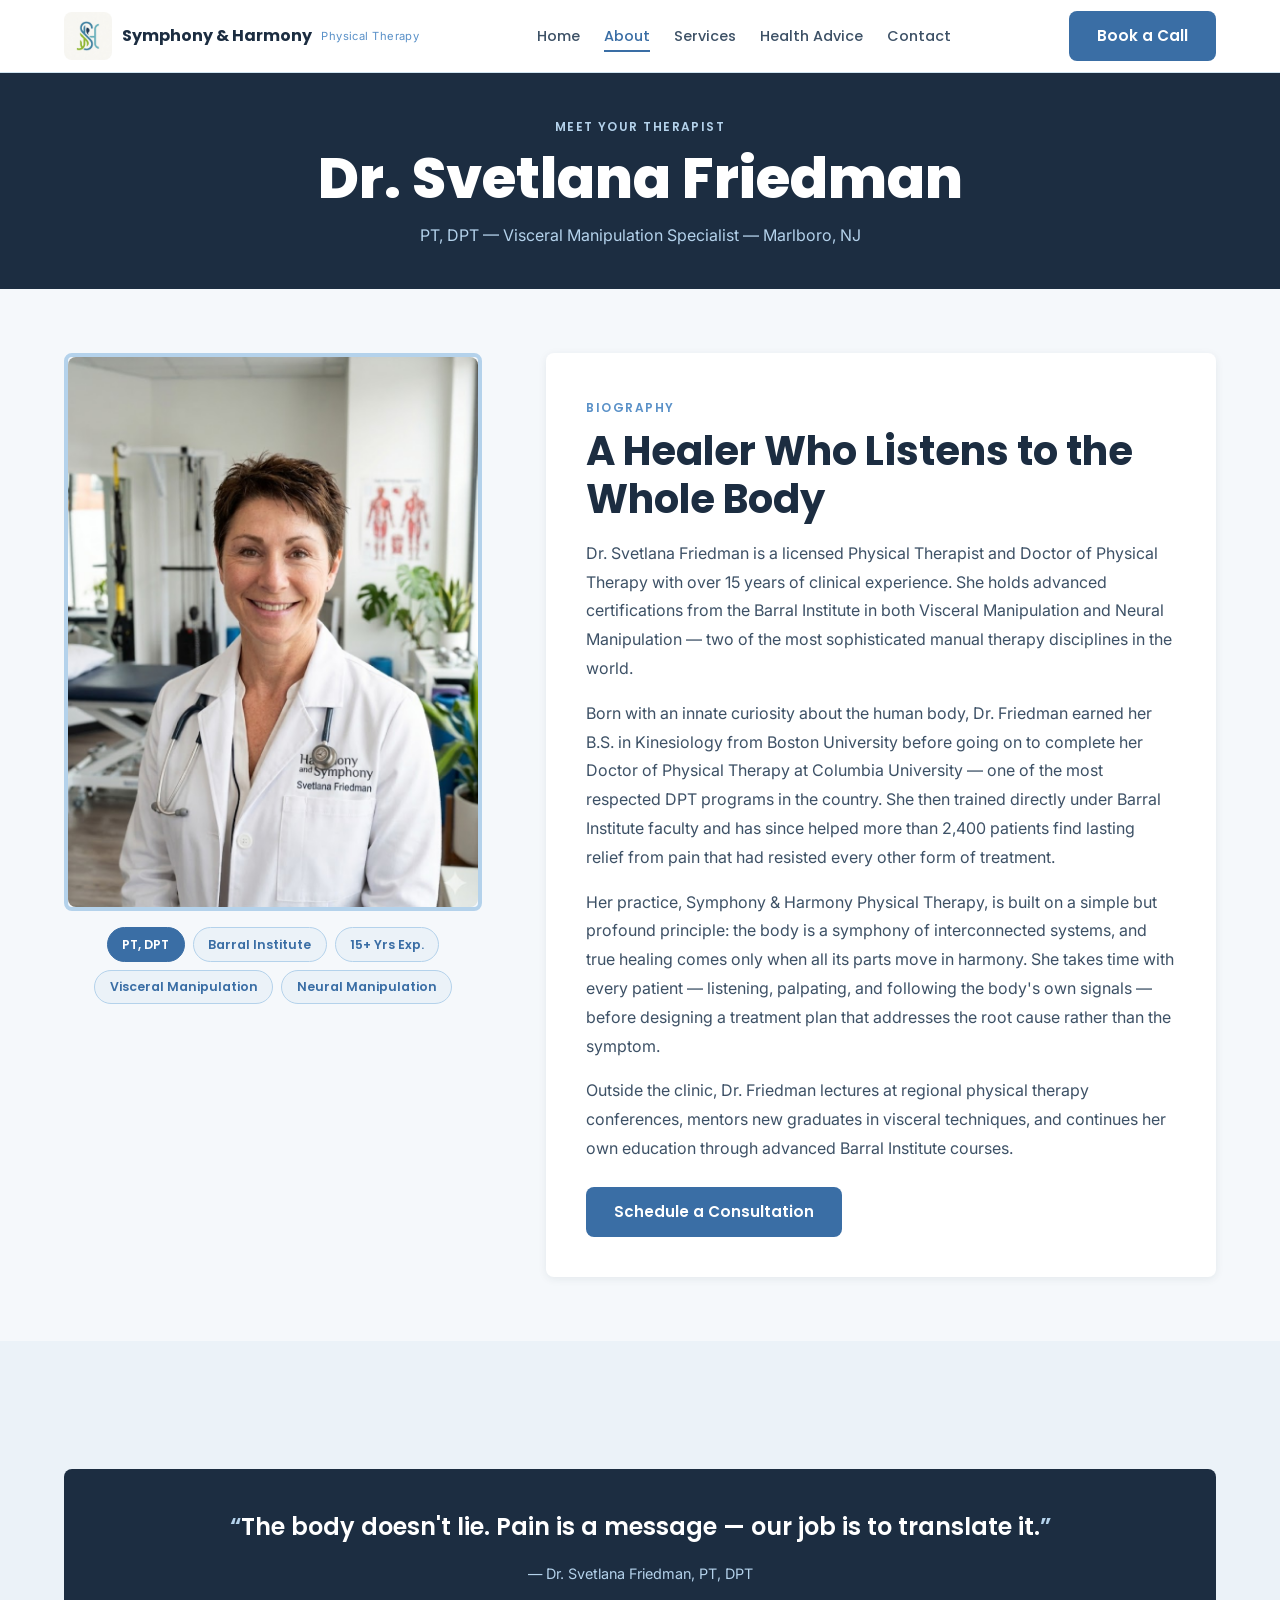
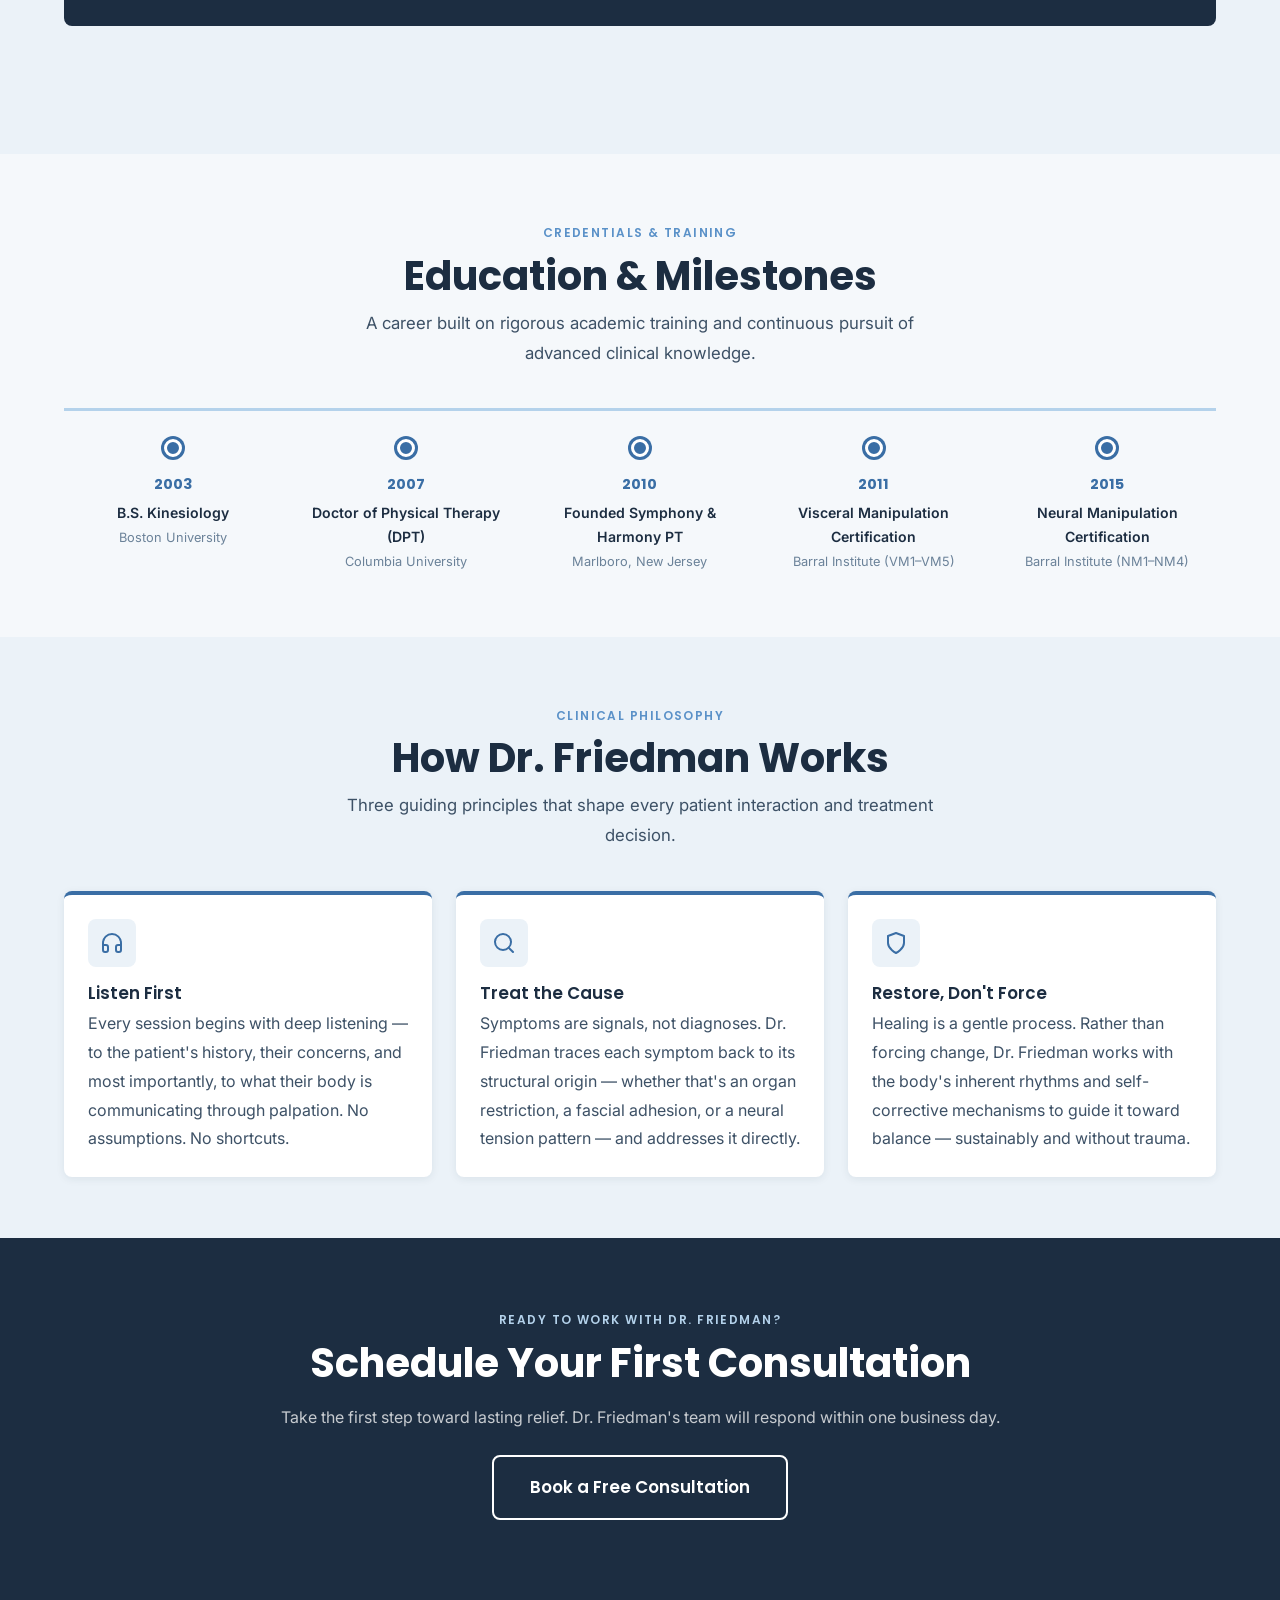
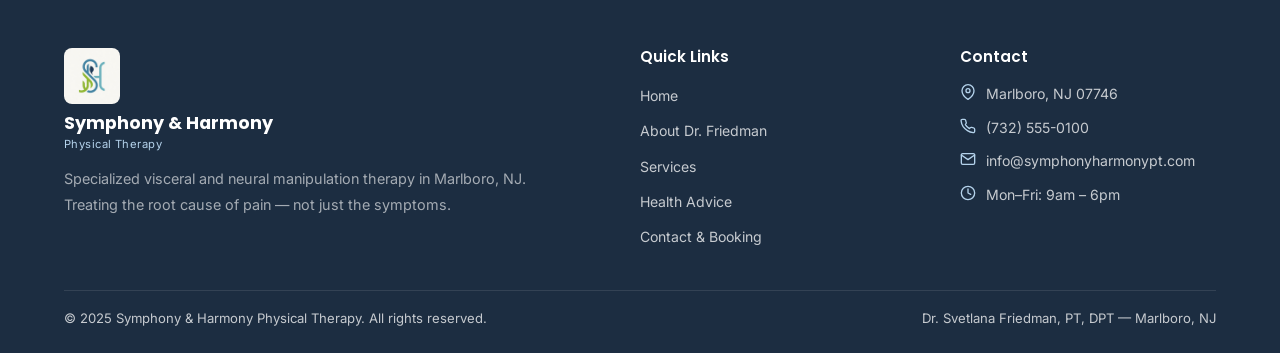
==== commit 02c0ac51: "basiclly done" ====
--- a/about.html
+++ b/about.html
@@ -110,6 +110,15 @@
         <div class="timeline-item">
           <div class="timeline-dot" aria-hidden="true"></div>
           <div class="timeline-item__content">
+            <div class="timeline-item__year">2010</div>
+            <div class="timeline-item__degree">Founded Symphony &amp; Harmony PT</div>
+            <div class="timeline-item__inst">Marlboro, New Jersey</div>
+          </div>
+        </div>
+
+        <div class="timeline-item">
+          <div class="timeline-dot" aria-hidden="true"></div>
+          <div class="timeline-item__content">
             <div class="timeline-item__year">2011</div>
             <div class="timeline-item__degree">Visceral Manipulation Certification</div>
             <div class="timeline-item__inst">Barral Institute (VM1–VM5)</div>
@@ -122,15 +131,6 @@
             <div class="timeline-item__year">2015</div>
             <div class="timeline-item__degree">Neural Manipulation Certification</div>
             <div class="timeline-item__inst">Barral Institute (NM1–NM4)</div>
-          </div>
-        </div>
-
-        <div class="timeline-item">
-          <div class="timeline-dot" aria-hidden="true"></div>
-          <div class="timeline-item__content">
-            <div class="timeline-item__year">2010</div>
-            <div class="timeline-item__degree">Founded Symphony &amp; Harmony PT</div>
-            <div class="timeline-item__inst">Marlboro, New Jersey</div>
           </div>
         </div>
 
--- a/css/styles.css
+++ b/css/styles.css
@@ -37,8 +37,8 @@
 }
 
 *, *::before, *::after { box-sizing: border-box; margin: 0; padding: 0; }
-html { scroll-behavior: smooth; font-size: 16px; }
-body { font-family: var(--font-body); background: var(--page-bg); color: var(--text-dark); line-height: 1.7; -webkit-font-smoothing: antialiased; }
+html { scroll-behavior: smooth; font-size: 16px; height: 100%; }
+body { font-family: var(--font-body); background: var(--page-bg); color: var(--text-dark); line-height: 1.7; -webkit-font-smoothing: antialiased; display: flex; flex-direction: column; min-height: 100vh; }
 img { max-width: 100%; display: block; }
 a  { color: inherit; text-decoration: none; }
 ul { list-style: none; }
@@ -237,6 +237,10 @@
    FOOTER
    ============================================================ */
 .footer { background:var(--navy); padding:var(--space-xl) 0 var(--space-md); color:rgba(255,255,255,0.75); }
+.footer { /* ensure footer visually separates but can be pushed to page bottom */ }
+
+/* Keep footer pinned to bottom when content is short */
+body > footer { margin-top: auto; }
 .footer__grid { display:grid; grid-template-columns:2fr 1fr 1fr; gap:var(--space-xl); margin-bottom:var(--space-lg); }
 .footer__brand .nav-logo__name { color:var(--white); font-size:1.1rem; }
 .footer__brand .nav-logo__sub  { color:var(--light-blue); }
@@ -561,8 +565,8 @@
    ============================================================ */
 .float-cta { position:fixed; bottom:2rem; right:2rem; z-index:900; opacity:0; transform:translateY(16px); pointer-events:none; transition:opacity 0.35s ease, transform 0.35s ease; }
 .float-cta.visible { opacity:1; transform:translateY(0); pointer-events:all; }
-.float-cta__btn { display:flex; align-items:center; gap:0.5rem; background:var(--navy); color:var(--white); padding:0.75rem 1.25rem; border-radius:100px; font-family:var(--font-head); font-size:0.88rem; font-weight:600; box-shadow:0 6px 24px rgba(28,45,65,0.35); transition:background 0.25s ease, box-shadow 0.25s ease; text-decoration:none; }
-.float-cta__btn:hover { background:var(--primary); box-shadow:0 10px 32px rgba(58,110,165,0.45); }
+.float-cta__btn { display:flex; align-items:center; gap:0.5rem; background:var(--primary); color:var(--white); padding:0.75rem 1.25rem; border-radius:100px; font-family:var(--font-head); font-size:0.88rem; font-weight:600; box-shadow:0 6px 24px rgba(58,110,165,0.35); transition:background 0.25s ease, box-shadow 0.25s ease; text-decoration:none; }
+.float-cta__btn:hover { background:var(--navy); box-shadow:0 10px 32px rgba(28,45,65,0.45); }
 
 /* ============================================================
    BACK TO TOP
@@ -627,7 +631,7 @@
 
 .hero-scroll-cta {
   position: absolute;
-  bottom: 3.5rem;
+  bottom: 5.5rem;
   left: 50%;
   transform: translateX(-50%);
   display: flex;
@@ -660,21 +664,18 @@
   .contact-grid       { grid-template-columns:1fr 1.3fr; gap:var(--space-lg); }
 }
 
-@media (max-width: 768px) {
-  :root { --nav-h:64px; }
-
-  /* MOBILE NAV — full-screen slide */
+/* ── NAV switches to hamburger earlier (now at 980px) ── */
+@media (max-width: 980px) {
   .nav-toggle { display:flex; }
-  .nav-cta { display:none; }
-
+  .nav-cta    { display:none; }
+
+  /* Desktop nav links hidden, replaced by mobile drawer */
   .nav-links {
     position: fixed;
     top: var(--nav-h);
     left: 0;
     right: 0;
-    /* Use full remaining viewport height */
-    height: calc(100dvh - var(--nav-h));
-    height: calc(100vh - var(--nav-h));
+    bottom: 0;
     background: var(--white);
     flex-direction: column;
     align-items: stretch;
@@ -686,25 +687,38 @@
     opacity: 0;
     pointer-events: none;
     transform: translateX(-100%);
-    transition: opacity 0.3s ease, transform 0.3s ease;
+    transition: opacity 0.28s ease, transform 0.28s ease;
   }
   .nav-links.open {
     opacity: 1;
     pointer-events: all;
     transform: translateX(0);
   }
-  .nav-links li { width:100%; border-bottom:1px solid var(--border); }
-  .nav-links li:last-child { border-bottom:none; }
+  .nav-links li {
+    width: 100%;
+    border-bottom: 1px solid var(--border);
+  }
+  .nav-links li:last-child { border-bottom: none; }
   .nav-links a {
-    display: block;
+    display: flex;
+    align-items: center;
     font-size: 1.05rem;
     font-weight: 600;
     width: 100%;
     padding: 1.1rem 1.5rem;
     color: var(--text-dark);
+    transition: color var(--transition), background var(--transition);
   }
-  .nav-links a:hover, .nav-links a.active { color:var(--primary); background:var(--page-bg); }
-  .nav-links a::after { display:none; }
+  .nav-links a:hover,
+  .nav-links a.active {
+    color: var(--primary);
+    background: var(--page-bg);
+  }
+  .nav-links a::after { display: none; }
+}
+
+@media (max-width: 768px) {
+  :root { --nav-h: 64px; }
 
   .two-col          { grid-template-columns:1fr; }
   .two-col--reverse { direction:ltr; }
@@ -715,7 +729,7 @@
   .contact-grid     { grid-template-columns:1fr; }
   .footer__grid     { grid-template-columns:1fr; }
   .exercise-grid--2col { grid-template-columns:1fr; }
-  .testimonial-card { flex:0 0 100%; }
+  .testimonial-card { flex: 0 0 100%; }
 
   .timeline { flex-direction:column; padding-top:0; padding-left:var(--space-lg); gap:var(--space-md); }
   .timeline::before { top:0; bottom:0; left:8px; right:auto; width:3px; height:auto; }
